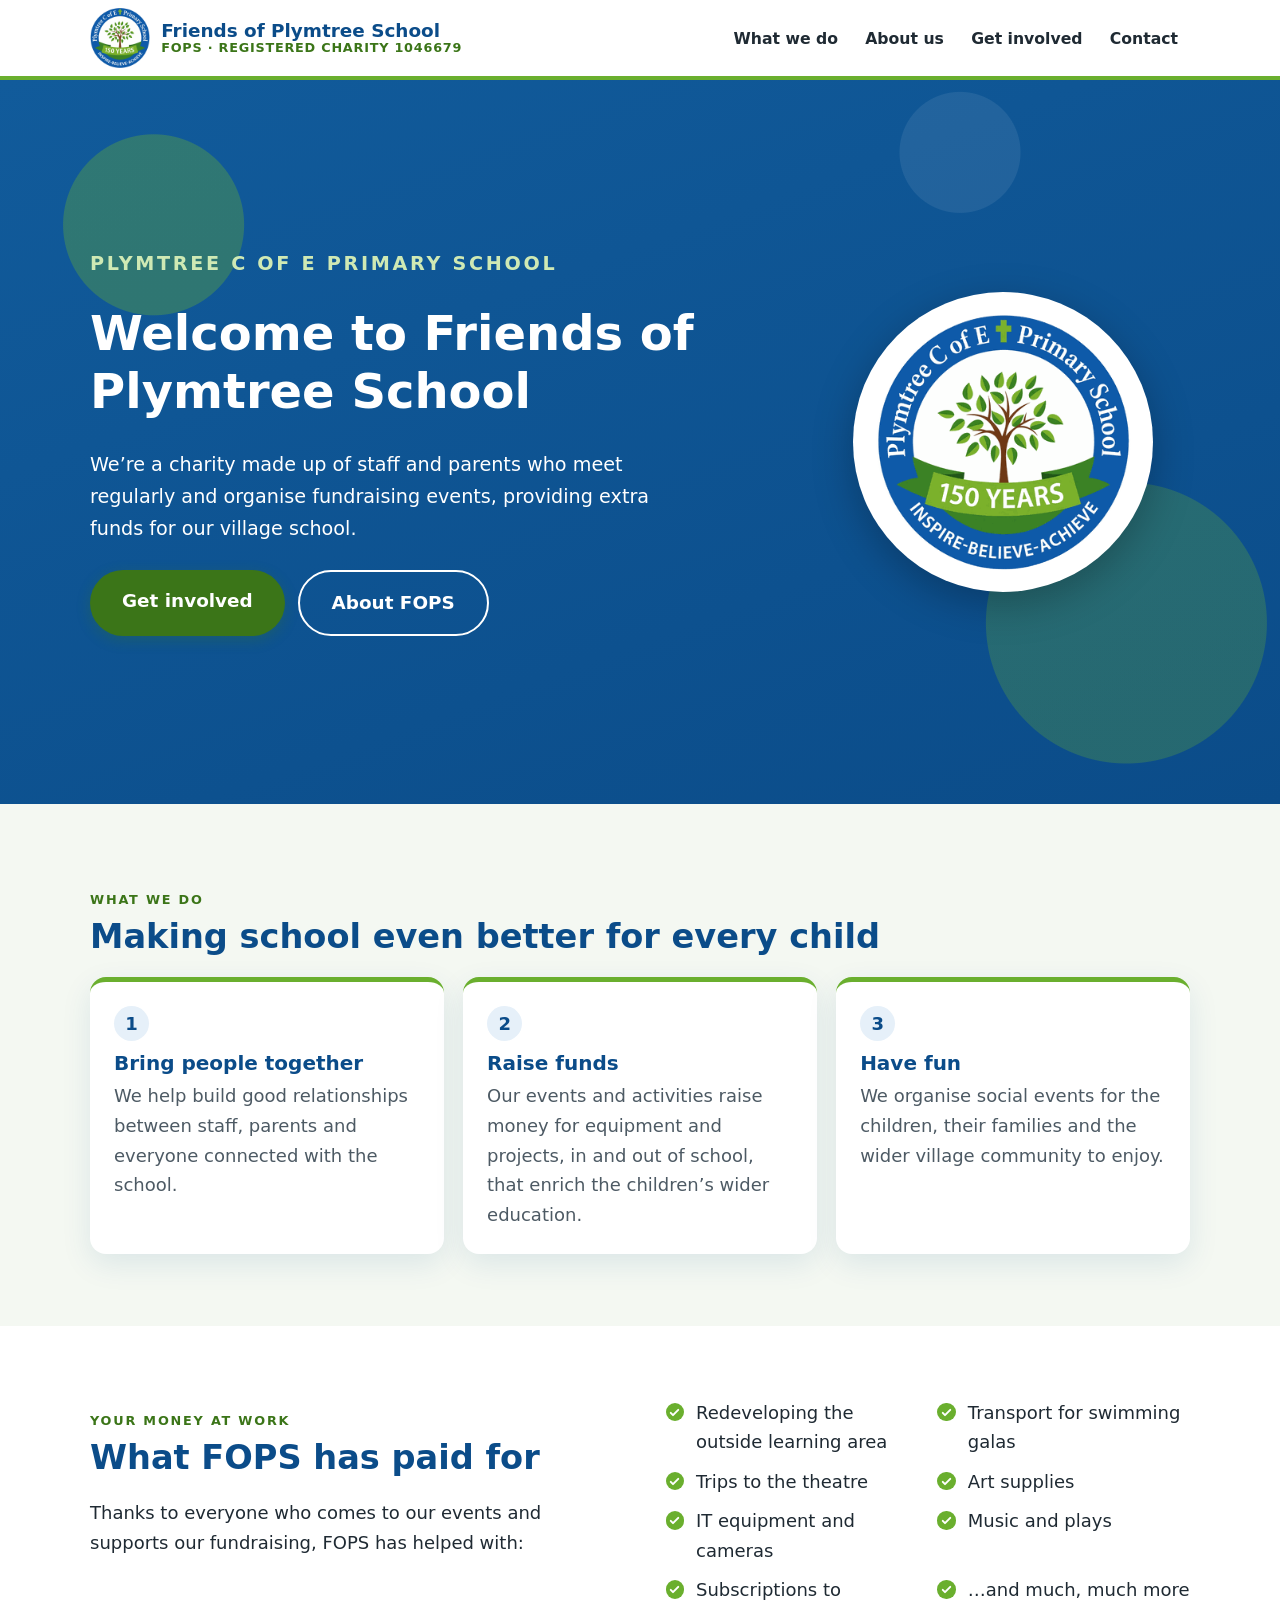
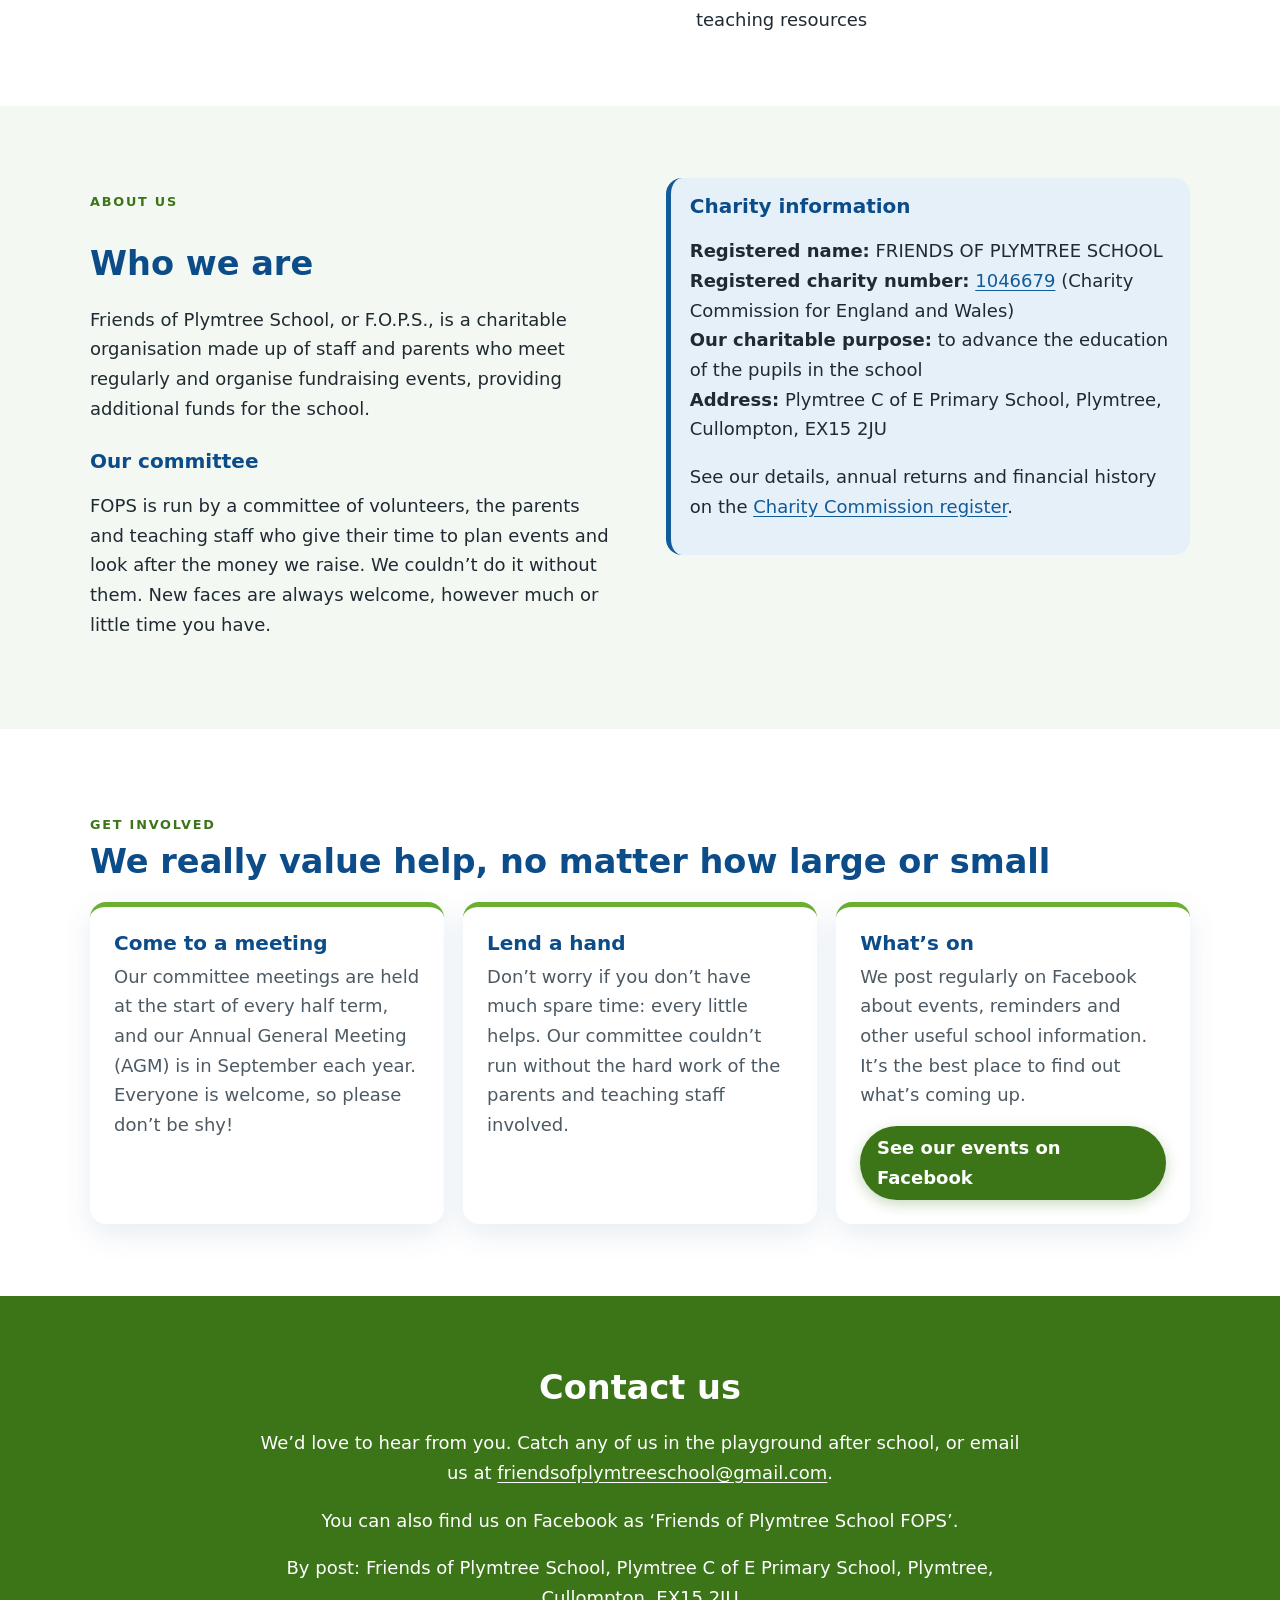
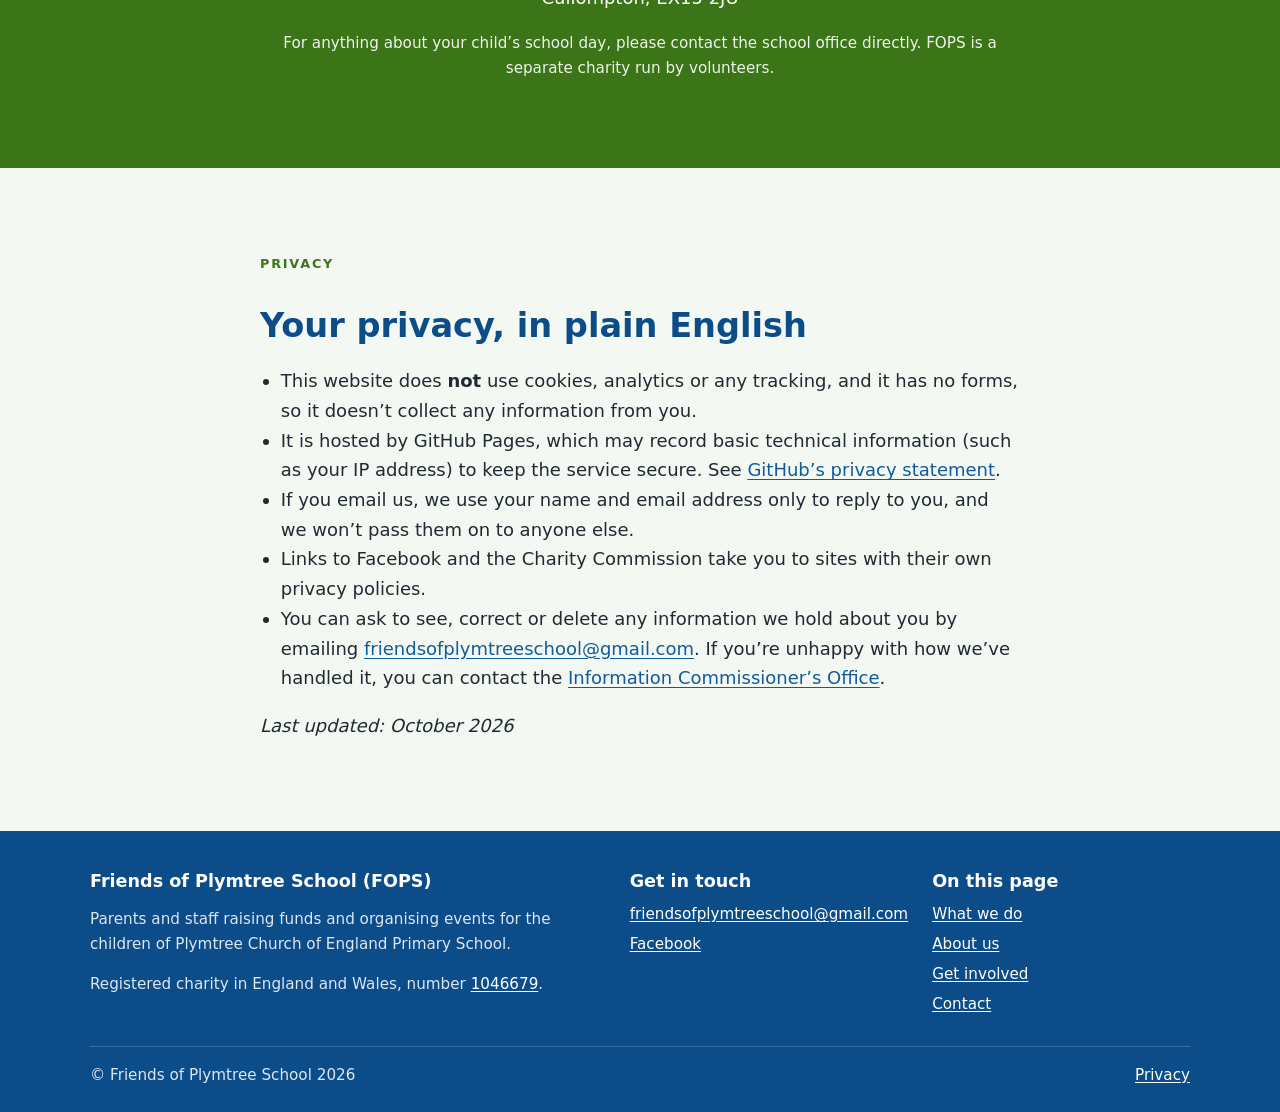
==== index.html @ 1a7a1dff "Single-page site; remove 100 Club content" ====
<!DOCTYPE html>
<html lang="en-GB">
<head>
<meta charset="utf-8">
<meta name="viewport" content="width=device-width, initial-scale=1">
<title>Friends of Plymtree School (FOPS)</title>
<meta name="description" content="Friends of Plymtree School (FOPS) is a registered charity of parents and staff raising funds for Plymtree C of E Primary School in Devon.">
<link rel="canonical" href="https://friendsofplymtreeschool.org.uk/">
<meta property="og:title" content="Friends of Plymtree School (FOPS)">
<meta property="og:description" content="Friends of Plymtree School (FOPS) is a registered charity of parents and staff raising funds for Plymtree C of E Primary School in Devon.">
<meta property="og:type" content="website">
<meta property="og:url" content="https://friendsofplymtreeschool.org.uk/">
<meta property="og:image" content="https://friendsofplymtreeschool.org.uk/images/og-image.png">
<meta name="theme-color" content="#0b4c89">
<link rel="icon" href="images/favicon-32.png" sizes="32x32">
<link rel="apple-touch-icon" href="images/apple-touch-icon.png">
<link rel="stylesheet" href="styles.css">
<script src="site-config.js"></script>
<script src="site.js" defer></script>
</head>
<body>
<a class="skip" href="#main">Skip to content</a>
<header class="site-header">
  <div class="wrap">
    <a class="brand" href="#top"><img src="images/logo.png" alt="" width="60" height="60"><span>Friends of Plymtree School<small>FOPS<span class="hide-sm"> · Registered charity 1046679</span></small></span></a>
    <button class="menu-toggle" aria-expanded="false" aria-controls="site-nav">Menu</button>
    <nav class="site-nav" id="site-nav" aria-label="Main">
      <ul><li><a href="#what-we-do">What we do</a></li><li><a href="#about">About us</a></li><li><a href="#get-involved">Get involved</a></li><li><a href="#contact">Contact</a></li></ul>
    </nav>
  </div>
</header>
<main id="main">

<section class="hero" id="top">
  <div class="wrap">
    <div>
      <p class="eyebrow">Plymtree C of E Primary School</p>
      <h1>Welcome to Friends of Plymtree School</h1>
      <p>We’re a charity made up of staff and parents who meet regularly and organise fundraising events, providing extra funds for our village school.</p>
      <div class="actions">
        <a class="btn big" href="#get-involved">Get involved</a>
        <a class="btn secondary big" href="#about">About FOPS</a>
      </div>
    </div>
    <img class="badge" src="images/logo.png" alt="Plymtree C of E Primary School badge: a tree with the words 150 years and Inspire, Believe, Achieve" width="320" height="320">
  </div>
</section>

<section id="what-we-do">
  <div class="wrap">
    <p class="eyebrow">What we do</p>
    <h2>Making school even better for every child</h2>
    <div class="cards">
      <div class="card"><span class="num" aria-hidden="true">1</span><h3>Bring people together</h3><p>We help build good relationships between staff, parents and everyone connected with the school.</p></div>
      <div class="card"><span class="num" aria-hidden="true">2</span><h3>Raise funds</h3><p>Our events and activities raise money for equipment and projects, in and out of school, that enrich the children’s wider education.</p></div>
      <div class="card"><span class="num" aria-hidden="true">3</span><h3>Have fun</h3><p>We organise social events for the children, their families and the wider village community to enjoy.</p></div>
    </div>
  </div>
</section>

<section class="alt" id="funded">
  <div class="wrap split">
    <div>
      <p class="eyebrow">Your money at work</p>
      <h2>What FOPS has paid for</h2>
      <p>Thanks to everyone who comes to our events and supports our fundraising, FOPS has helped with:</p>
    </div>
    <div>
      <ul class="ticks">
        <li>Redeveloping the outside learning area</li>
        <li>Transport for swimming galas</li>
        <li>Trips to the theatre</li>
        <li>Art supplies</li>
        <li>IT equipment and cameras</li>
        <li>Music and plays</li>
        <li>Subscriptions to teaching resources</li>
        <li>…and much, much more</li>
      </ul>
    </div>
  </div>
</section>

<section id="about">
  <div class="wrap split">
    <div class="prose">
      <p class="eyebrow">About us</p>
      <h2>Who we are</h2>
      <p>Friends of Plymtree School, or F.O.P.S., is a charitable organisation made up of staff and parents who meet regularly and organise fundraising events, providing additional funds for the school.</p>
      <h3>Our committee</h3>
      <p>FOPS is run by a committee of volunteers, the parents and teaching staff who give their time to plan events and look after the money we raise. We couldn’t do it without them. New faces are always welcome, however much or little time you have.</p>
    </div>
    <div>
      <div class="tip">
        <h3>Charity information</h3>
        <p><strong>Registered name:</strong> FRIENDS OF PLYMTREE SCHOOL<br>
        <strong>Registered charity number:</strong> <a href="https://register-of-charities.charitycommission.gov.uk/en/charity-search/-/charity-details/1046679">1046679</a> (Charity Commission for England and Wales)<br>
        <strong>Our charitable purpose:</strong> to advance the education of the pupils in the school<br>
        <strong>Address:</strong> Plymtree C of E Primary School, Plymtree, Cullompton, EX15 2JU</p>
        <p>See our details, annual returns and financial history on the <a href="https://register-of-charities.charitycommission.gov.uk/en/charity-search/-/charity-details/1046679">Charity Commission register</a>.</p>
      </div>
    </div>
  </div>
</section>

<section class="alt" id="get-involved">
  <div class="wrap">
    <p class="eyebrow">Get involved</p>
    <h2>We really value help, no matter how large or small</h2>
    <div class="cards">
      <div class="card"><h3>Come to a meeting</h3><p>Our committee meetings are held at the start of every half term, and our Annual General Meeting (AGM) is in September each year. Everyone is welcome, so please don’t be shy!</p></div>
      <div class="card"><h3>Lend a hand</h3><p>Don’t worry if you don’t have much spare time: every little helps. Our committee couldn’t run without the hard work of the parents and teaching staff involved.</p></div>
      <div class="card" data-show-if="facebook"><h3>What’s on</h3><p>We post regularly on Facebook about events, reminders and other useful school information. It’s the best place to find out what’s coming up.</p><p style="margin-top:1rem"><a class="btn small" href="https://www.facebook.com/friendsofplymtreeschool/" data-href="facebook">See our events on Facebook</a></p></div>
    </div>
  </div>
</section>

<section class="cta-band" id="contact">
  <div class="narrow">
    <h2>Contact us</h2>
    <p>We’d love to hear from you. Catch any of us in the playground after school, or email us at <a href="mailto:friendsofplymtreeschool@gmail.com" data-href="email" data-cfg="email">friendsofplymtreeschool@gmail.com</a>.</p>
    <p data-show-if="facebook">You can also find us on Facebook as ‘Friends of Plymtree School FOPS’.</p>
    <p>By post: Friends of Plymtree School, Plymtree C of E Primary School, Plymtree, Cullompton, EX15 2JU</p>
    <p class="small">For anything about your child’s school day, please contact the school office directly. FOPS is a separate charity run by volunteers.</p>
  </div>
</section>

<section id="privacy">
  <div class="narrow prose">
    <p class="eyebrow">Privacy</p>
    <h2>Your privacy, in plain English</h2>
    <ul>
      <li>This website does <strong>not</strong> use cookies, analytics or any tracking, and it has no forms, so it doesn’t collect any information from you.</li>
      <li>It is hosted by GitHub Pages, which may record basic technical information (such as your IP address) to keep the service secure. See <a href="https://docs.github.com/en/site-policy/privacy-policies/github-general-privacy-statement">GitHub’s privacy statement</a>.</li>
      <li>If you email us, we use your name and email address only to reply to you, and we won’t pass them on to anyone else.</li>
      <li>Links to Facebook and the Charity Commission take you to sites with their own privacy policies.</li>
      <li>You can ask to see, correct or delete any information we hold about you by emailing <a href="mailto:friendsofplymtreeschool@gmail.com" data-href="email" data-cfg="email">friendsofplymtreeschool@gmail.com</a>. If you’re unhappy with how we’ve handled it, you can contact the <a href="https://ico.org.uk/make-a-complaint/">Information Commissioner’s Office</a>.</li>
    </ul>
    <p><em>Last updated: October 2026</em></p>
  </div>
</section>
</main>
<footer class="site-footer">
  <div class="wrap">
    <div class="footer-grid">
      <div>
        <h3>Friends of Plymtree School (FOPS)</h3>
        <p>Parents and staff raising funds and organising events for the children of Plymtree Church of England Primary School.</p>
        <p>Registered charity in England and Wales, number <a href="https://register-of-charities.charitycommission.gov.uk/en/charity-search/-/charity-details/1046679">1046679</a>.</p>
      </div>
      <div>
        <h3>Get in touch</h3>
        <ul>
          <li><a href="mailto:friendsofplymtreeschool@gmail.com" data-href="email" data-cfg="email">friendsofplymtreeschool@gmail.com</a></li>
          <li><a href="https://www.facebook.com/friendsofplymtreeschool/" data-href="facebook" data-hide-if-empty>Facebook</a></li>
        </ul>
      </div>
      <div>
        <h3>On this page</h3>
        <ul>
          <li><a href="#what-we-do">What we do</a></li><li><a href="#about">About us</a></li><li><a href="#get-involved">Get involved</a></li><li><a href="#contact">Contact</a></li>
        </ul>
      </div>
    </div>
    <div class="footer-bottom">
      <span>&copy; Friends of Plymtree School <span data-year>2026</span></span>
      <a href="#privacy">Privacy</a>
    </div>
  </div>
</footer>
</body>
</html>
---- styles.css ----
/* Colours are taken from the school badge. */
:root {
  --navy: #0b4c89;
  --blue: #115b9b;
  --sky: #e6f0f9;
  --green: #6aaf2e;        /* badge green: decoration only */
  --green-dark: #3b7518;   /* green dark enough for white text */
  --cream: #f4f8f2;
  --paper: #ffffff;
  --ink: #1f2a33;
  --muted: #4d5a64;
  --radius: 16px;
  --shadow: 0 10px 30px rgba(11, 76, 137, .10);
  --sans: system-ui, -apple-system, "Segoe UI", Roboto, "Helvetica Neue", Arial, sans-serif;
  --round: "Trebuchet MS", "Segoe UI", system-ui, -apple-system, Roboto, Arial, sans-serif;
}
* { box-sizing: border-box; }
html { scroll-behavior: smooth; }
body { margin: 0; font-family: var(--sans); color: var(--ink); background: var(--cream); line-height: 1.65; font-size: 18px; }
img { max-width: 100%; height: auto; display: block; }
a { color: var(--blue); text-underline-offset: .15em; }
a:hover { color: var(--green-dark); }
:focus-visible { outline: 3px solid #f2b400; outline-offset: 2px; border-radius: 4px; }
h1, h2, h3 { font-family: var(--round); color: var(--navy); line-height: 1.2; margin: 0 0 .6em; }
h1 { font-size: clamp(2rem, 5vw, 3rem); }
h2 { font-size: clamp(1.5rem, 3.5vw, 2.1rem); }
h3 { font-size: 1.25rem; }
.wrap { width: min(1100px, 92vw); margin: 0 auto; }
.narrow { width: min(760px, 92vw); margin: 0 auto; }
.skip { position: absolute; left: -999px; top: 0; background: var(--navy); color: #fff; padding: .6rem 1rem; z-index: 99; }
.skip:focus { left: 1rem; }

/* Header */
.site-header { background: var(--paper); border-bottom: 4px solid var(--green); position: sticky; top: 0; z-index: 10; }
.site-header .wrap { display: flex; align-items: center; justify-content: space-between; gap: 1rem; padding: .5rem 0; position: relative; }
.brand { display: flex; align-items: center; gap: .7rem; text-decoration: none; color: var(--navy); }
.brand img { height: 60px; width: 60px; }
.brand > span { font-family: var(--round); font-weight: 700; font-size: 1.15rem; line-height: 1.15; }
.brand small { display: block; font-weight: 600; font-size: .8rem; color: var(--green-dark); letter-spacing: .06em; text-transform: uppercase; }
.site-nav ul { list-style: none; display: flex; gap: .2rem; margin: 0; padding: 0; align-items: center; }
.site-nav a { text-decoration: none; color: var(--ink); padding: .5rem .75rem; border-radius: 999px; font-weight: 600; font-size: .98rem; }
.site-nav a:hover, .site-nav a[aria-current="page"] { background: var(--sky); color: var(--navy); }
.site-nav a.btn { color: #fff; }
.site-nav a.btn:hover, .site-nav a.btn[aria-current="page"] { background: var(--navy); color: #fff; }
.menu-toggle { display: none; background: none; border: 2px solid var(--navy); color: var(--navy); border-radius: 8px; padding: .35rem .8rem; font-size: 1rem; font-weight: 700; cursor: pointer; }

/* Buttons */
.btn { display: inline-block; background: var(--green-dark); color: #fff; text-decoration: none; font-weight: 700; padding: .8rem 1.5rem; border-radius: 999px; box-shadow: 0 4px 14px rgba(59, 117, 24, .28); transition: transform .15s, background .15s; }
.btn:hover { background: #2f5f13; color: #fff; transform: translateY(-1px); }
.btn.secondary { background: transparent; color: var(--navy); border: 2px solid var(--navy); box-shadow: none; }
.btn.secondary:hover { background: var(--navy); color: #fff; }
.btn.small { padding: .45rem 1.05rem; }
.btn.big { font-size: 1.15rem; padding: 1rem 2rem; }

/* Hero */
.hero { position: relative; color: #fff; background:
  radial-gradient(circle at 12% 20%, rgba(106,175,46,.35) 0 90px, transparent 91px),
  radial-gradient(circle at 88% 75%, rgba(106,175,46,.28) 0 140px, transparent 141px),
  radial-gradient(circle at 75% 10%, rgba(255,255,255,.08) 0 60px, transparent 61px),
  linear-gradient(160deg, var(--blue), var(--navy)); }
.hero .wrap { position: relative; padding: clamp(3rem, 9vw, 6rem) 0; display: grid; grid-template-columns: 1.3fr .7fr; gap: 2rem; align-items: center; }
.hero h1 { color: #fff; }
.hero p { font-size: 1.2rem; max-width: 600px; margin: 0 0 1.6rem; }
.hero .badge { background: #fff; border-radius: 50%; padding: 6%; box-shadow: 0 12px 40px rgba(0,0,0,.25); max-width: 300px; justify-self: center; }
.hero .actions { display: flex; gap: .8rem; flex-wrap: wrap; }
.hero .btn.secondary { color: #fff; border-color: #fff; }
.hero .btn.secondary:hover { background: #fff; color: var(--navy); }
.hero .eyebrow { color: #cfe9b4; }
.page-hero { background: linear-gradient(160deg, var(--blue), var(--navy)); color: #fff; text-align: center; padding: 3rem 0 2.6rem; border-bottom: 6px solid var(--green); }
.page-hero h1 { color: #fff; margin: 0; }
.page-hero p { margin: .4rem auto 0; opacity: .92; max-width: 640px; }

/* Sections */
section { padding: clamp(2.5rem, 6vw, 4.5rem) 0; }
.alt { background: var(--paper); }
.eyebrow { text-transform: uppercase; letter-spacing: .14em; font-size: .8rem; font-weight: 700; color: var(--green-dark); margin-bottom: .4rem; }
.split { display: grid; grid-template-columns: 1fr 1fr; gap: clamp(1.5rem, 4vw, 3.5rem); align-items: start; }
.cards { display: grid; grid-template-columns: repeat(auto-fit, minmax(230px, 1fr)); gap: 1.2rem; }
.card { background: var(--paper); border-radius: var(--radius); padding: 1.5rem; box-shadow: var(--shadow); border-top: 5px solid var(--green); }
.card h3 { margin-bottom: .4rem; }
.card p { margin: 0; color: var(--muted); }
.card .num { display: inline-grid; place-items: center; width: 2.2rem; height: 2.2rem; border-radius: 50%; background: var(--sky); color: var(--navy); font-weight: 800; margin-bottom: .6rem; }
.ticks { list-style: none; padding: 0; margin: 0; display: grid; grid-template-columns: repeat(auto-fit, minmax(200px, 1fr)); gap: .6rem 1.2rem; }
.ticks li { padding-left: 1.9rem; position: relative; }
.ticks li::before { content: ""; position: absolute; left: 0; top: .3em; width: 1.15rem; height: 1.15rem; border-radius: 50%; background: var(--green) url("data:image/svg+xml,%3Csvg xmlns='http://www.w3.org/2000/svg' viewBox='0 0 20 20'%3E%3Cpath d='M5 10.5l3 3 7-7' fill='none' stroke='white' stroke-width='2.6' stroke-linecap='round' stroke-linejoin='round'/%3E%3C/svg%3E") center/80% no-repeat; }

/* Panels */
.panel { background: var(--paper); border-radius: var(--radius); box-shadow: var(--shadow); padding: clamp(1.5rem, 4vw, 2.5rem); display: flex; align-items: center; justify-content: space-between; gap: 1.5rem; border-left: 6px solid var(--green); }
.panel h2, .panel h3 { margin-bottom: .3rem; }
.panel p { margin: 0; max-width: 640px; color: var(--muted); }
.panel .btn { flex-shrink: 0; }
.tip { background: var(--sky); border-radius: var(--radius); padding: 1rem 1.2rem; border-left: 5px solid var(--blue); }
.cta-band { background: var(--green-dark); color: #fff; text-align: center; }
.cta-band h2 { color: #fff; }
.cta-band a:not(.btn) { color: #fff; }
.cta-band .btn { background: #fff; color: var(--green-dark); }
.cta-band .btn:hover { background: var(--sky); color: var(--navy); }

/* Contact */
.contact-list { list-style: none; padding: 0; margin: 0 0 1rem; display: grid; gap: .9rem; }
.contact-list li { display: flex; gap: .9rem; align-items: center; background: var(--paper); padding: 1rem 1.2rem; border-radius: var(--radius); box-shadow: var(--shadow); }
.contact-list .icon { font-size: 1.5rem; width: 2.2rem; text-align: center; }
.contact-list strong { display: block; font-size: .8rem; letter-spacing: .1em; text-transform: uppercase; color: var(--muted); }
.contact-list a, .contact-list address { font-size: 1.1rem; font-weight: 600; word-break: break-word; font-style: normal; }

/* Prose */
.prose h2 { margin-top: 2rem; }
.prose h3 { margin-top: 1.6rem; }
.prose ul { padding-left: 1.3rem; }

/* Footer */
.site-footer { background: var(--navy); color: #dbe7f3; padding: 2.5rem 0 1.5rem; font-size: .95rem; }
.site-footer a { color: #fff; }
.footer-grid { display: grid; grid-template-columns: 2fr 1fr 1fr; gap: 1.5rem; }
.site-footer h3 { color: #fff; font-size: 1.1rem; }
.site-footer ul { list-style: none; padding: 0; margin: 0; }
.site-footer li { margin: .3rem 0; }
.footer-bottom { border-top: 1px solid rgba(255,255,255,.18); margin-top: 1.5rem; padding-top: 1rem; display: flex; justify-content: space-between; flex-wrap: wrap; gap: .5rem; }

@media (max-width: 920px) {
  .menu-toggle { display: block; }
  .site-nav { display: none; position: absolute; top: 100%; left: -4vw; right: -4vw; background: var(--paper); border-bottom: 4px solid var(--green); box-shadow: var(--shadow); }
  .site-nav.open { display: block; }
  .site-nav ul { flex-direction: column; align-items: stretch; padding: .6rem 4vw 1rem; }
  .site-nav a { display: block; padding: .8rem 1rem; }
  .site-nav a.btn { text-align: center; margin-top: .4rem; }
}
@media (max-width: 760px) {
  body { font-size: 17px; }
  .hero .wrap, .split, .footer-grid { grid-template-columns: 1fr; }
  .hero .badge { max-width: 180px; order: -1; }
  .panel { flex-direction: column; align-items: flex-start; }
  .brand img { height: 50px; width: 50px; }
  .brand > span { font-size: 1rem; }
  .brand .hide-sm { display: none; }
}
@media (prefers-reduced-motion: reduce) { html { scroll-behavior: auto; } .btn { transition: none; } }
section[id] { scroll-margin-top: 80px; }
.cta-band .small { font-size: .95rem; opacity: .92; }
.tip h3 { margin-top: 0; }
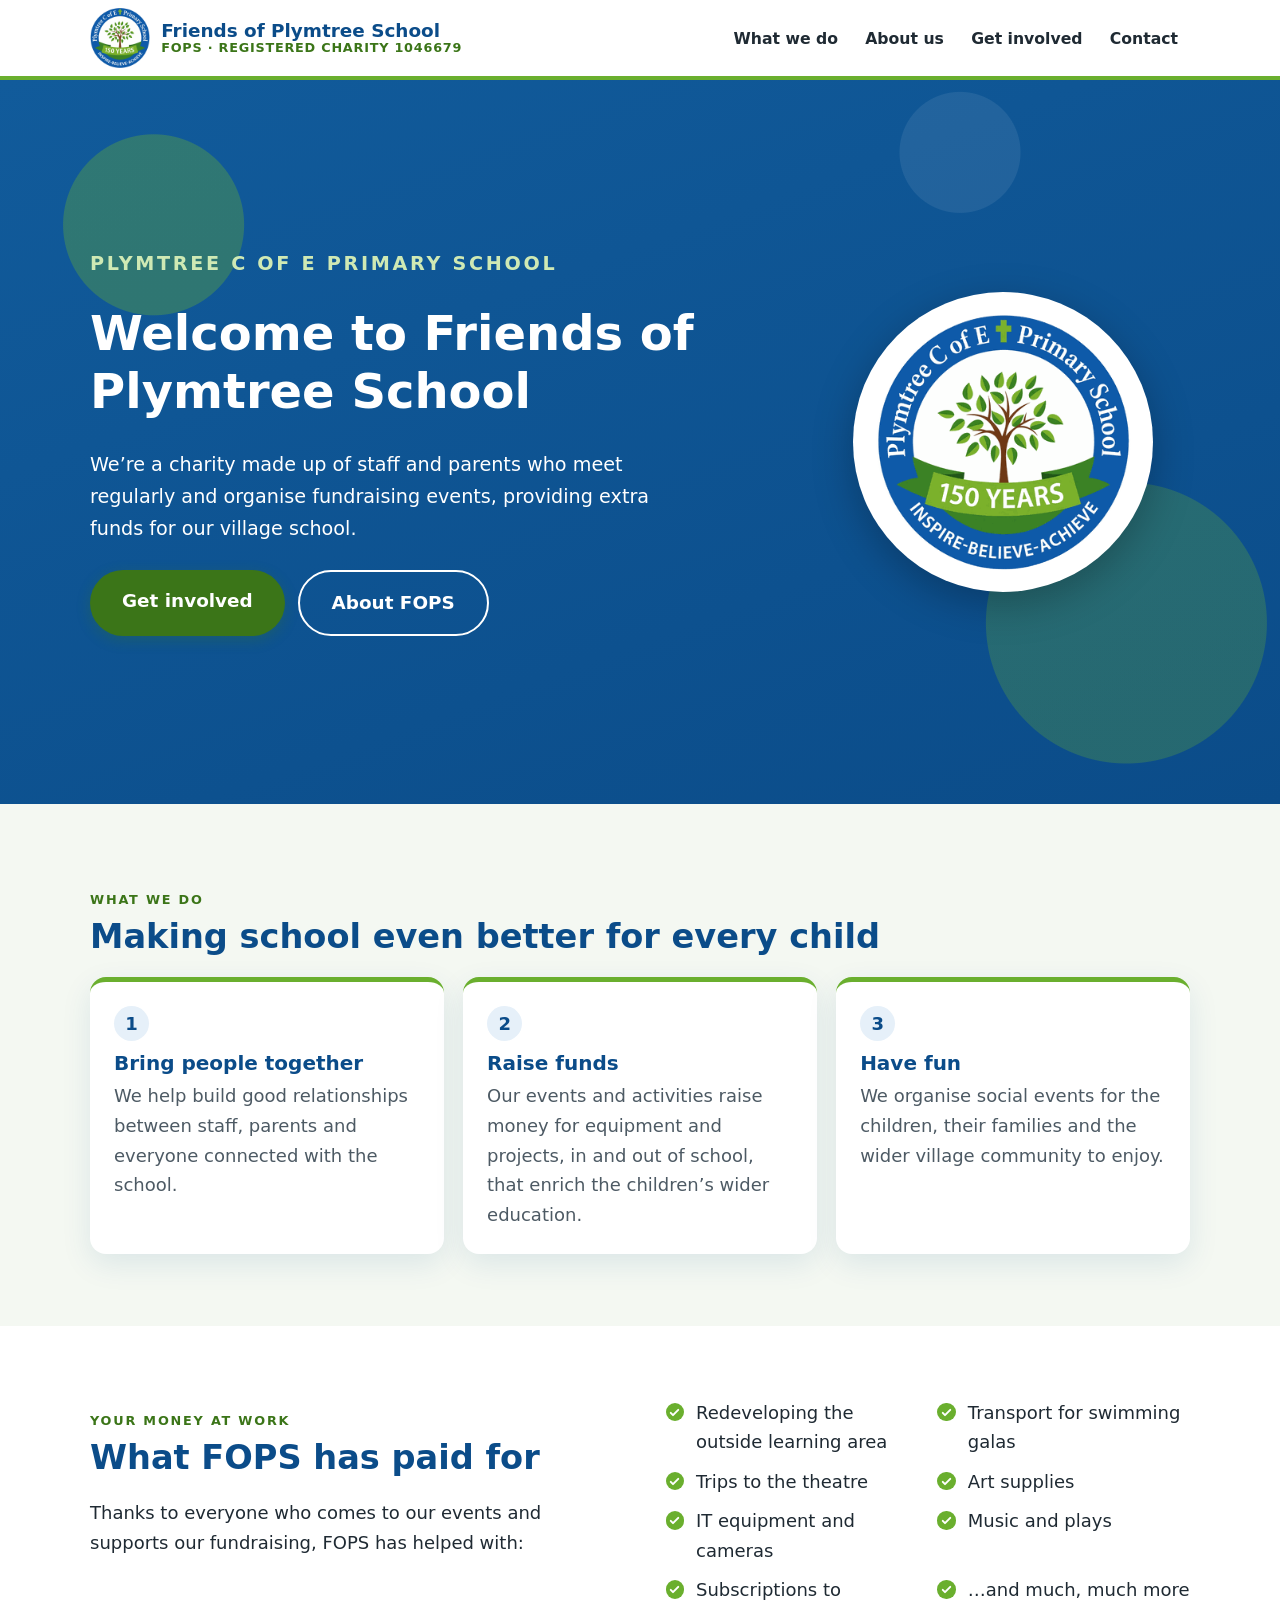
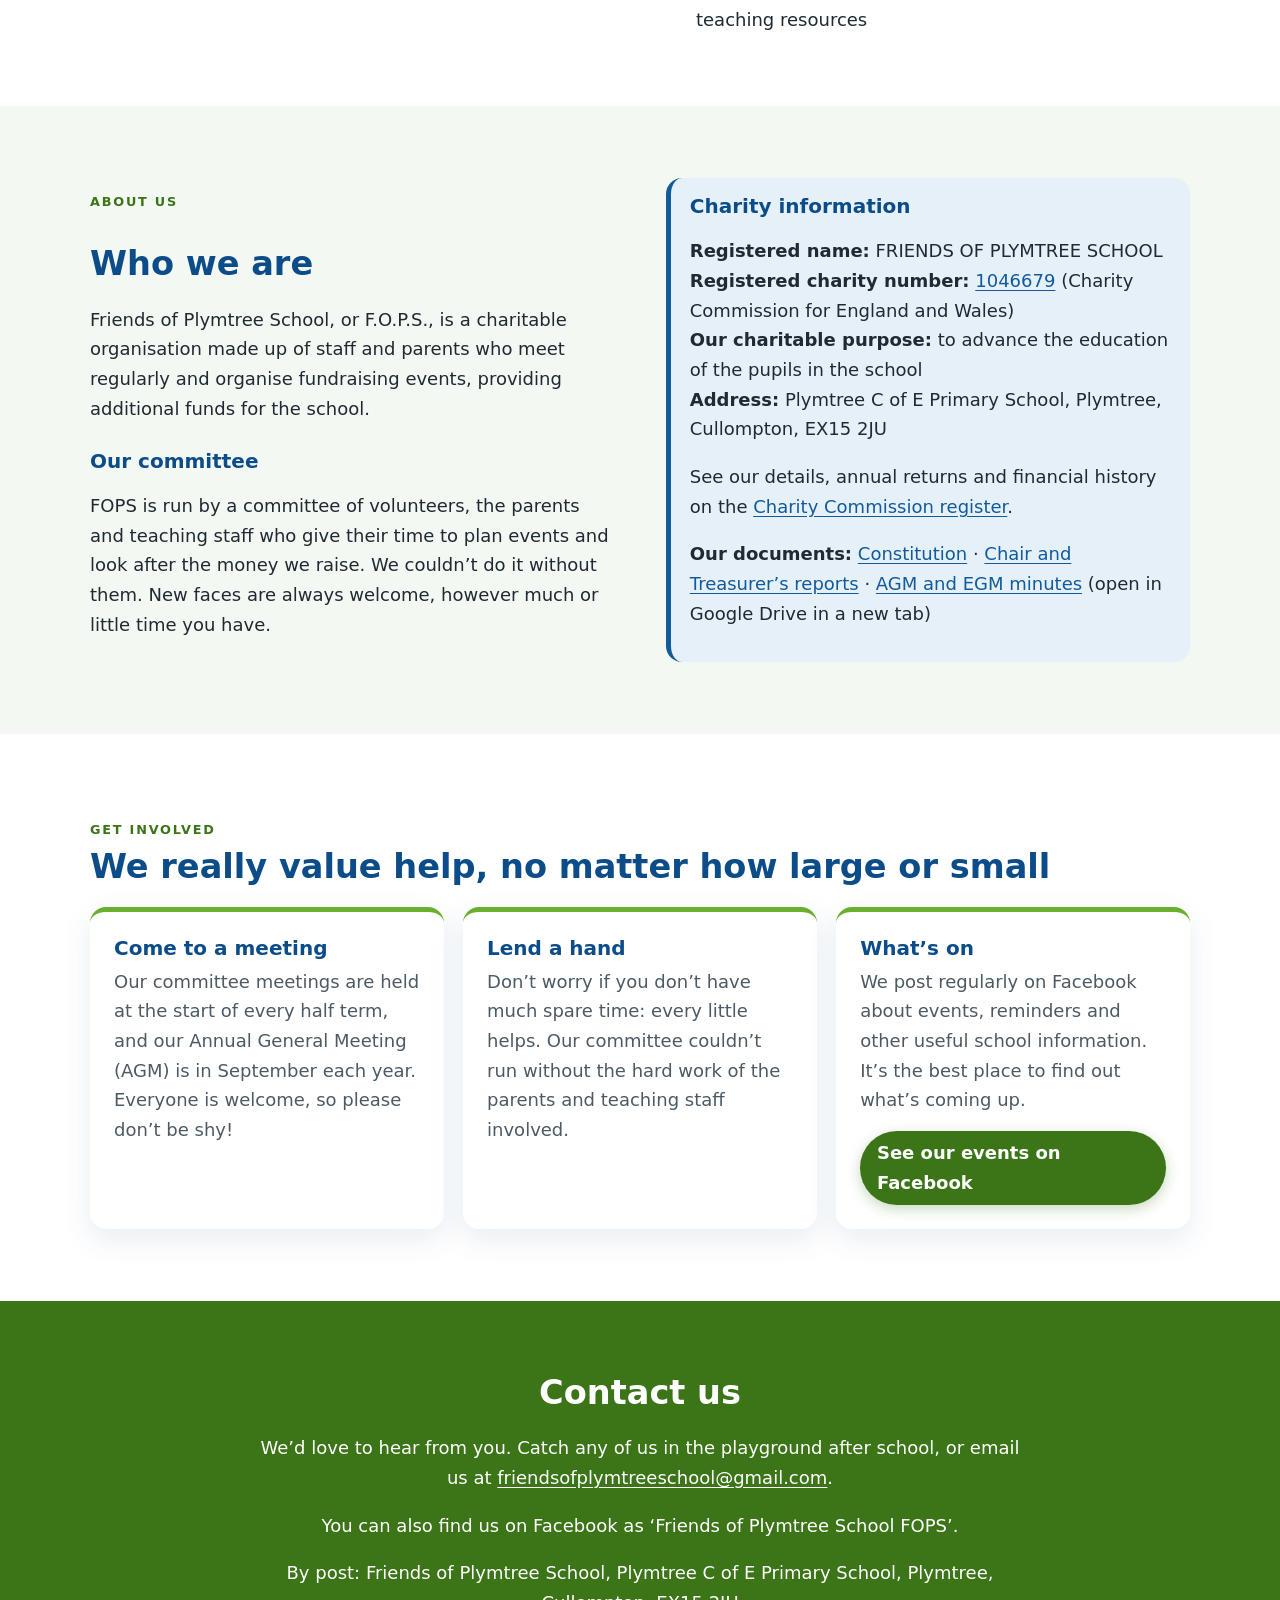
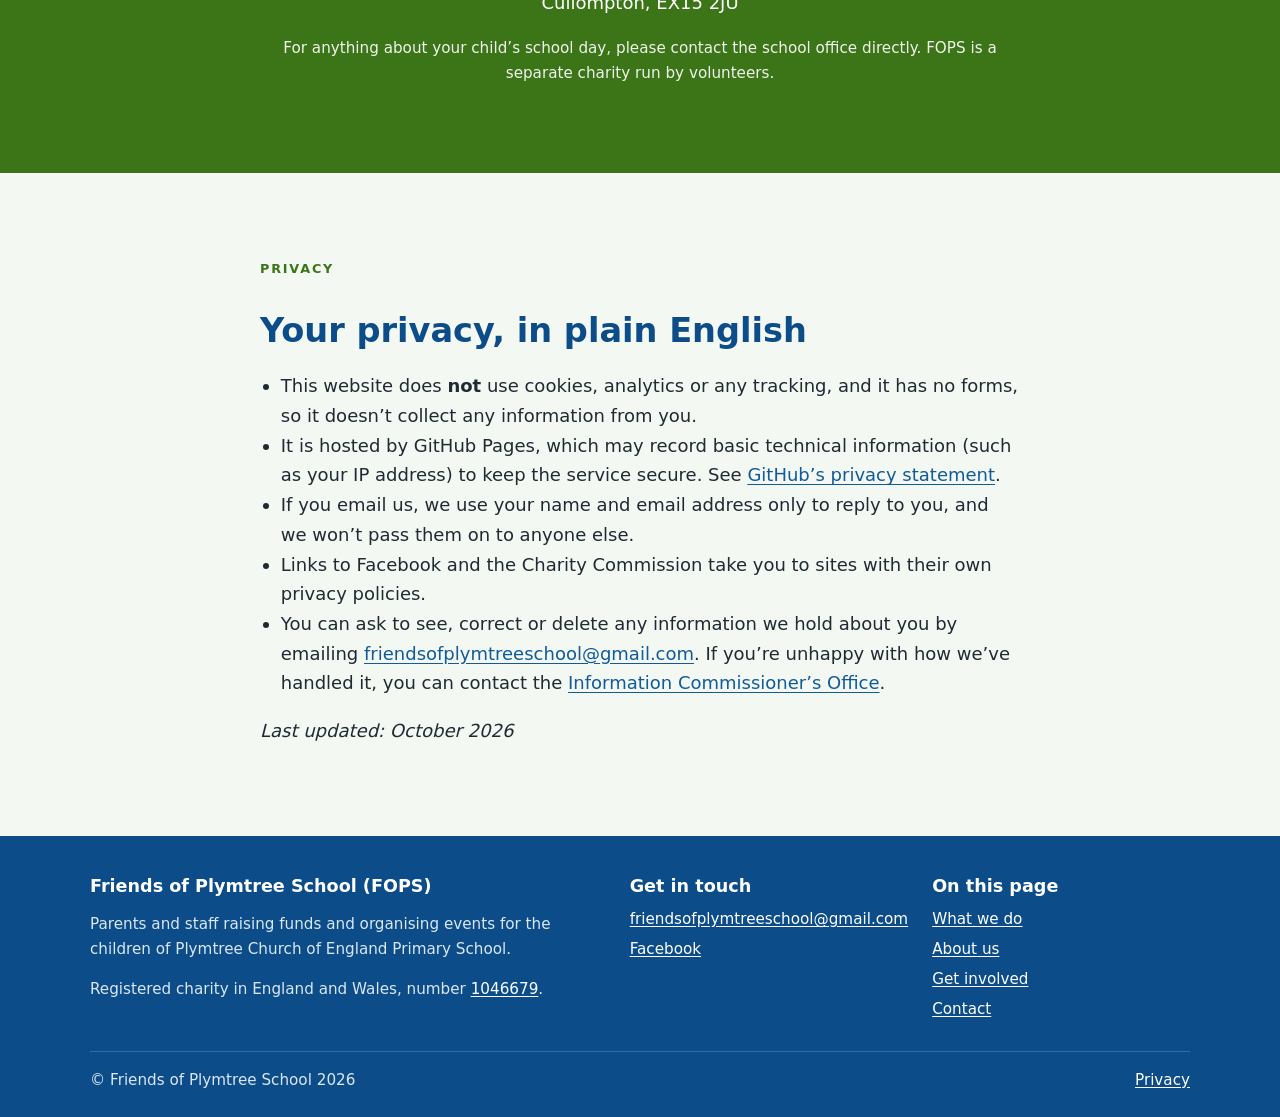
==== commit 62e626c2: "About: link to constitution, Chair/Treasurer reports and AGM/EGM minutes on Google Drive" ====
--- a/index.html
+++ b/index.html
@@ -97,6 +97,7 @@
         <strong>Our charitable purpose:</strong> to advance the education of the pupils in the school<br>
         <strong>Address:</strong> Plymtree C of E Primary School, Plymtree, Cullompton, EX15 2JU</p>
         <p>See our details, annual returns and financial history on the <a href="https://register-of-charities.charitycommission.gov.uk/en/charity-search/-/charity-details/1046679">Charity Commission register</a>.</p>
+        <p><strong>Our documents:</strong> <a href="https://drive.google.com/drive/folders/1EiTtOJ_ingO3CNO50eTLxxtRNE-x9sSE" target="_blank" rel="noopener">Constitution</a> · <a href="https://drive.google.com/drive/folders/1Nfi0Kq9slxiTd3ytHWzJPfw_mWixJ0w_" target="_blank" rel="noopener">Chair and Treasurer’s reports</a> · <a href="https://drive.google.com/drive/folders/1bqHXwDZ8vTLbsItGwt2N6Z8m-GwI32vG" target="_blank" rel="noopener">AGM and EGM minutes</a> (open in Google Drive in a new tab)</p>
       </div>
     </div>
   </div>
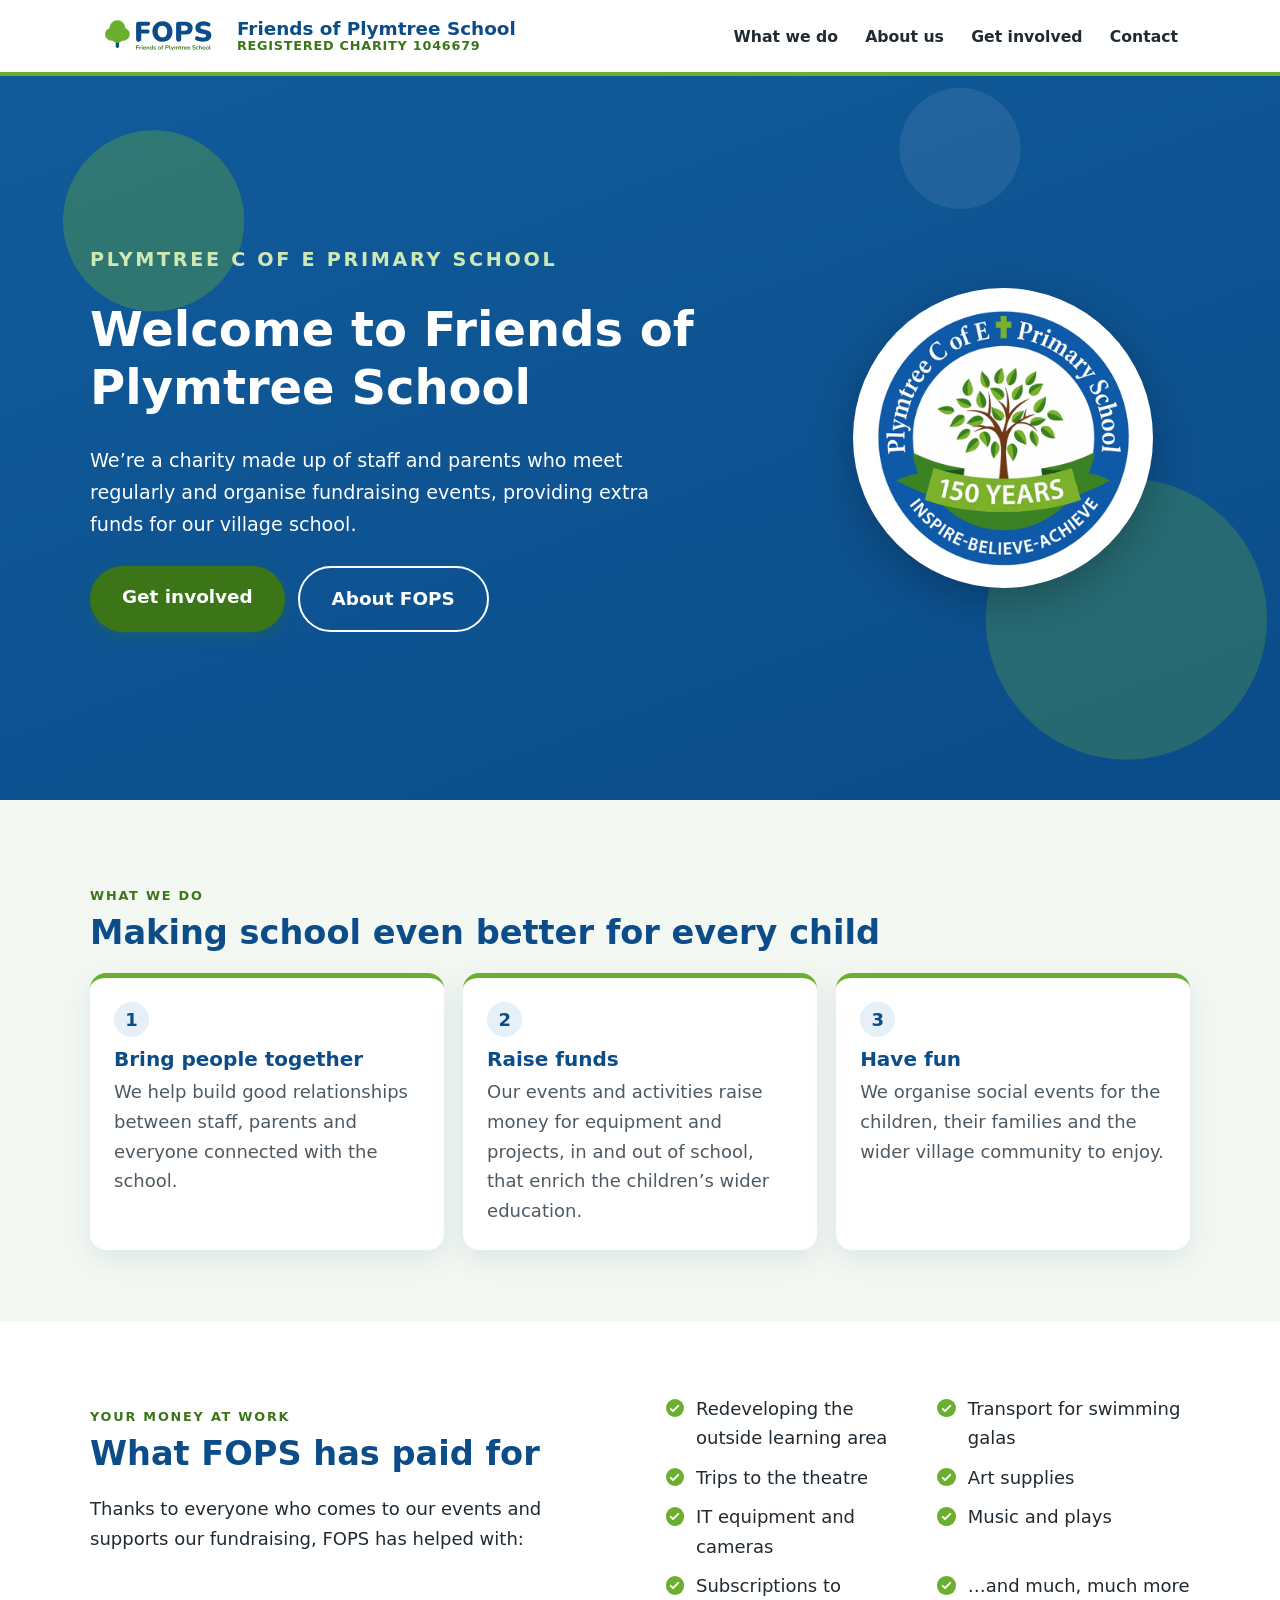
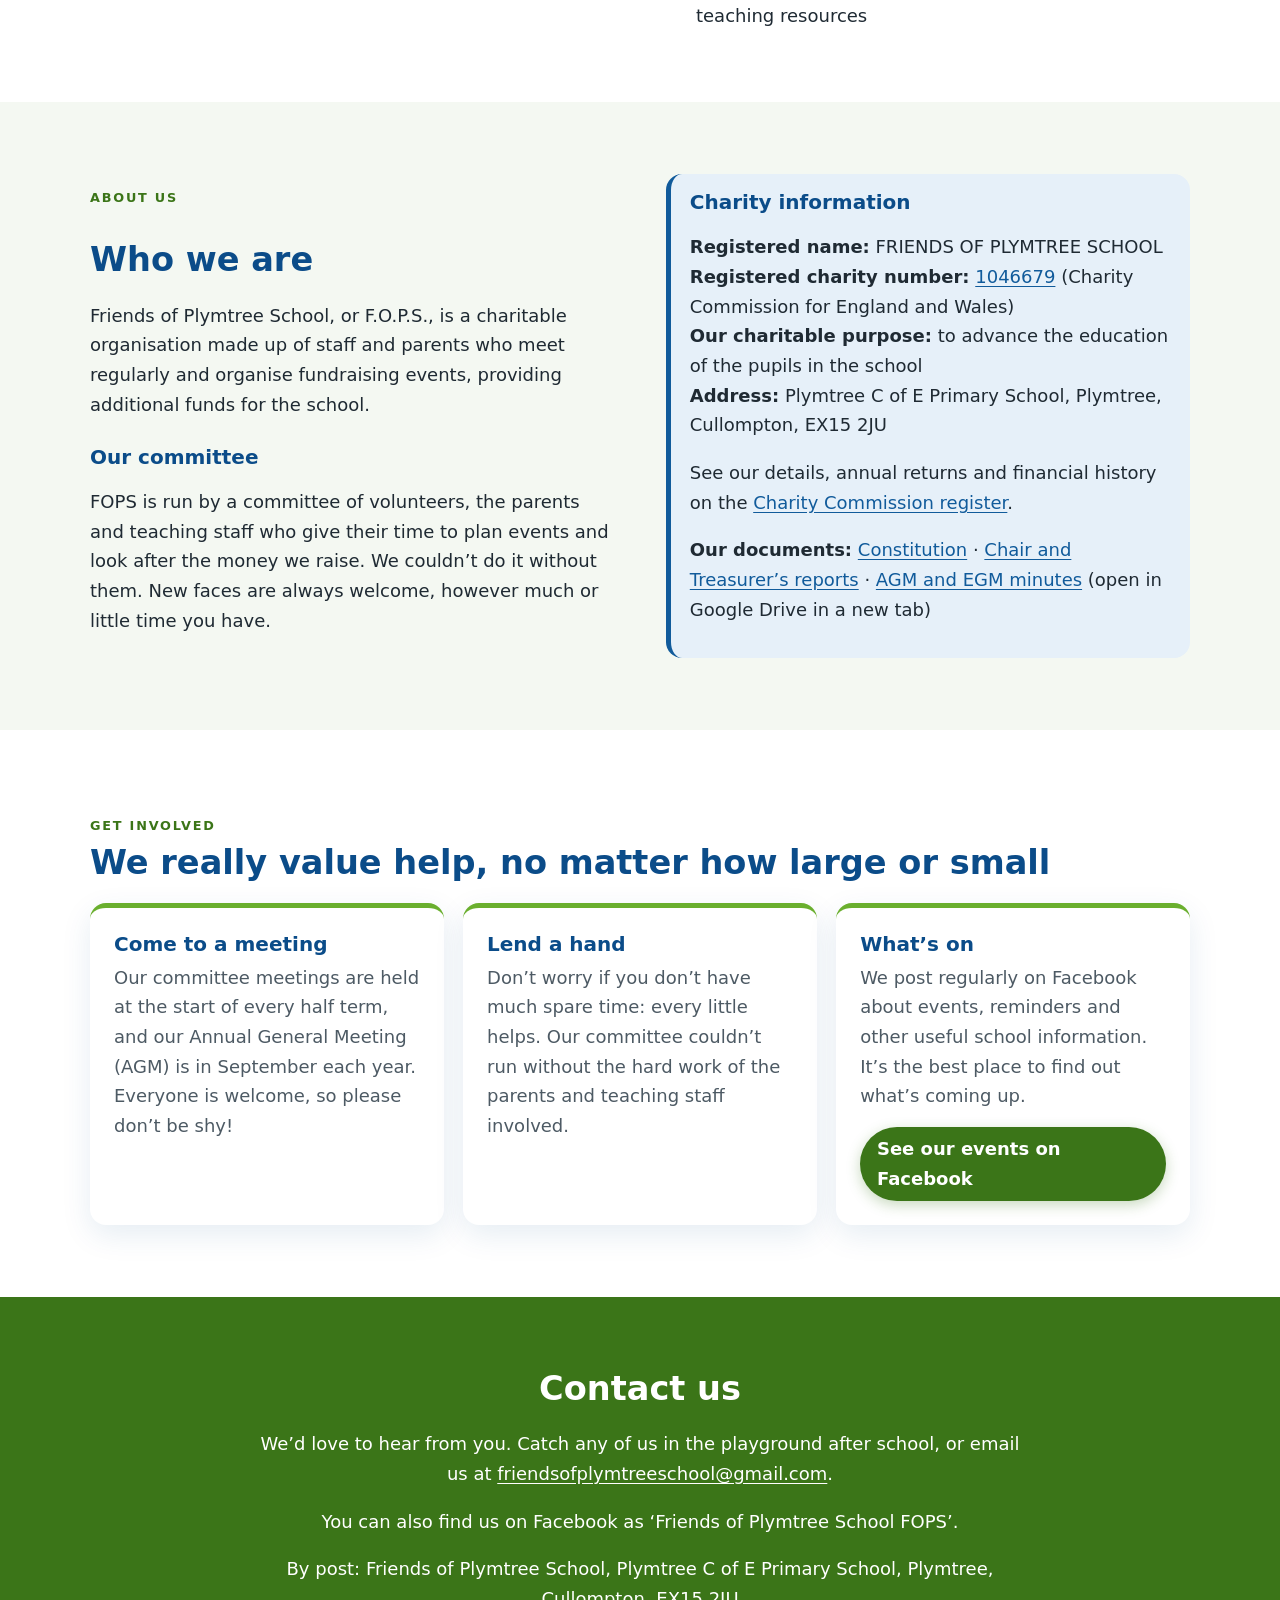
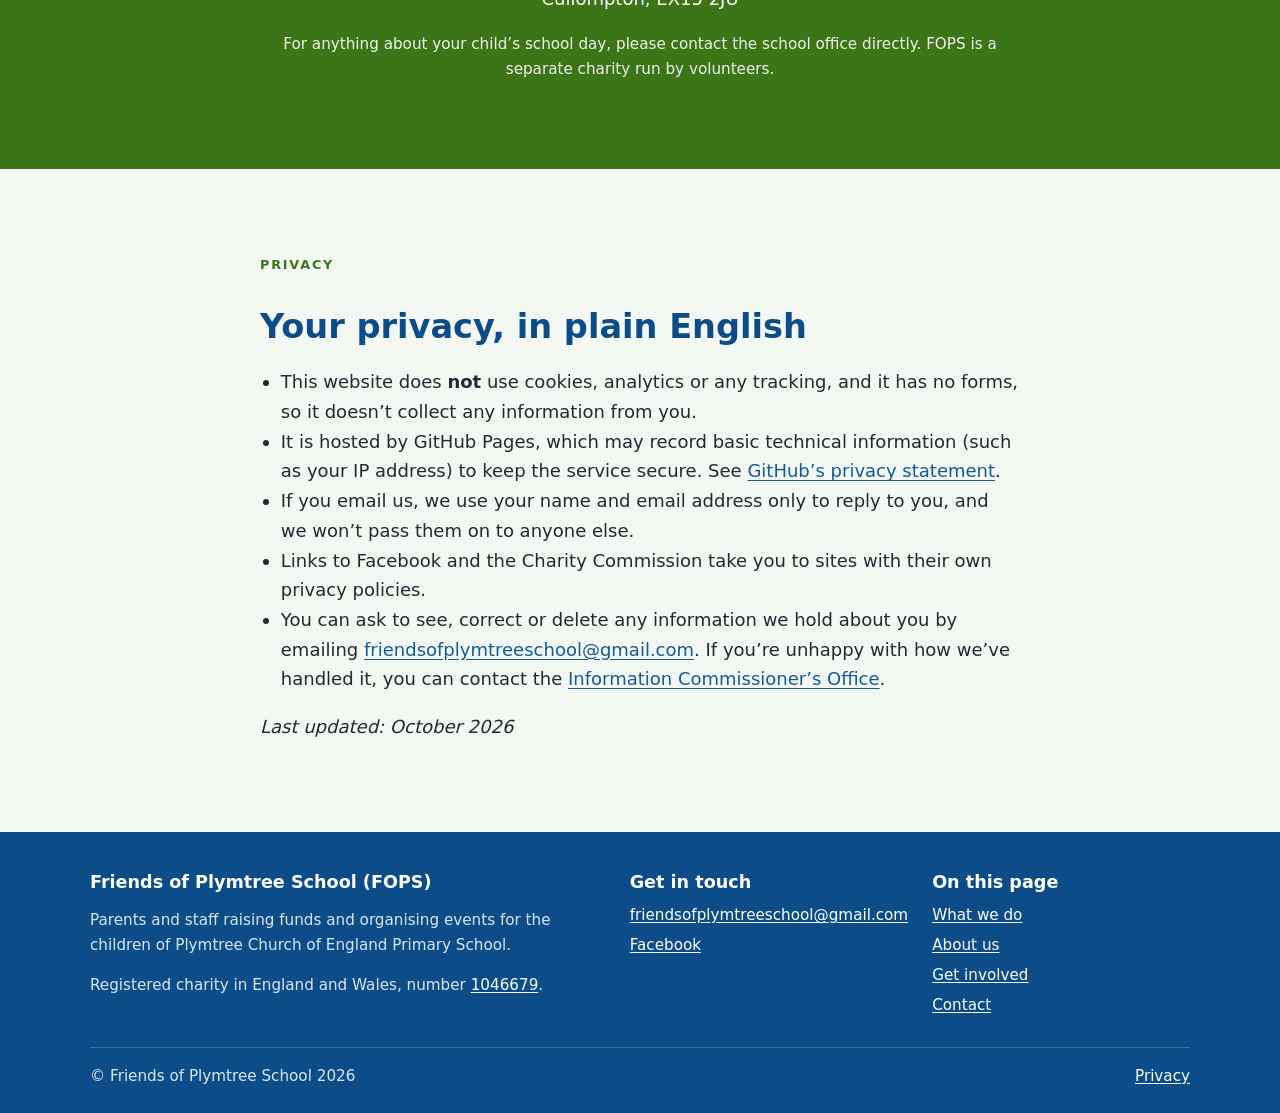
==== commit bb16c6af: "Header: new FOPS logo; favicons (ico/svg/png/apple/512) from tree mark" ====
--- a/index.html
+++ b/index.html
@@ -12,8 +12,10 @@
 <meta property="og:url" content="https://friendsofplymtreeschool.org.uk/">
 <meta property="og:image" content="https://friendsofplymtreeschool.org.uk/images/og-image.png">
 <meta name="theme-color" content="#0b4c89">
-<link rel="icon" href="images/favicon-32.png" sizes="32x32">
-<link rel="apple-touch-icon" href="images/apple-touch-icon.png">
+<link rel="icon" href="favicon.ico" sizes="48x48">
+<link rel="icon" href="images/favicon.svg" type="image/svg+xml">
+<link rel="icon" href="images/favicon-32x32.png" sizes="32x32" type="image/png">
+<link rel="apple-touch-icon" href="images/apple-touch-icon.png" sizes="180x180">
 <link rel="stylesheet" href="styles.css">
 <script src="site-config.js"></script>
 <script src="site.js" defer></script>
@@ -22,7 +24,7 @@
 <a class="skip" href="#main">Skip to content</a>
 <header class="site-header">
   <div class="wrap">
-    <a class="brand" href="#top"><img src="images/logo.png" alt="" width="60" height="60"><span>Friends of Plymtree School<small>FOPS<span class="hide-sm"> · Registered charity 1046679</span></small></span></a>
+    <a class="brand" href="#top"><img class="brand-logo" src="images/fops-logo.svg" alt="FOPS – Friends of Plymtree School logo: a green tree" width="136" height="56"><span>Friends of Plymtree School<small>Registered charity<span class="hide-sm"> 1046679</span></small></span></a>
     <button class="menu-toggle" aria-expanded="false" aria-controls="site-nav">Menu</button>
     <nav class="site-nav" id="site-nav" aria-label="Main">
       <ul><li><a href="#what-we-do">What we do</a></li><li><a href="#about">About us</a></li><li><a href="#get-involved">Get involved</a></li><li><a href="#contact">Contact</a></li></ul>
--- a/styles.css
+++ b/styles.css
@@ -34,7 +34,7 @@
 .site-header { background: var(--paper); border-bottom: 4px solid var(--green); position: sticky; top: 0; z-index: 10; }
 .site-header .wrap { display: flex; align-items: center; justify-content: space-between; gap: 1rem; padding: .5rem 0; position: relative; }
 .brand { display: flex; align-items: center; gap: .7rem; text-decoration: none; color: var(--navy); }
-.brand img { height: 60px; width: 60px; }
+.brand img { height: 56px; width: auto; }
 .brand > span { font-family: var(--round); font-weight: 700; font-size: 1.15rem; line-height: 1.15; }
 .brand small { display: block; font-weight: 600; font-size: .8rem; color: var(--green-dark); letter-spacing: .06em; text-transform: uppercase; }
 .site-nav ul { list-style: none; display: flex; gap: .2rem; margin: 0; padding: 0; align-items: center; }
@@ -130,7 +130,7 @@
   .hero .wrap, .split, .footer-grid { grid-template-columns: 1fr; }
   .hero .badge { max-width: 180px; order: -1; }
   .panel { flex-direction: column; align-items: flex-start; }
-  .brand img { height: 50px; width: 50px; }
+  .brand img { height: 44px; width: auto; }
   .brand > span { font-size: 1rem; }
   .brand .hide-sm { display: none; }
 }
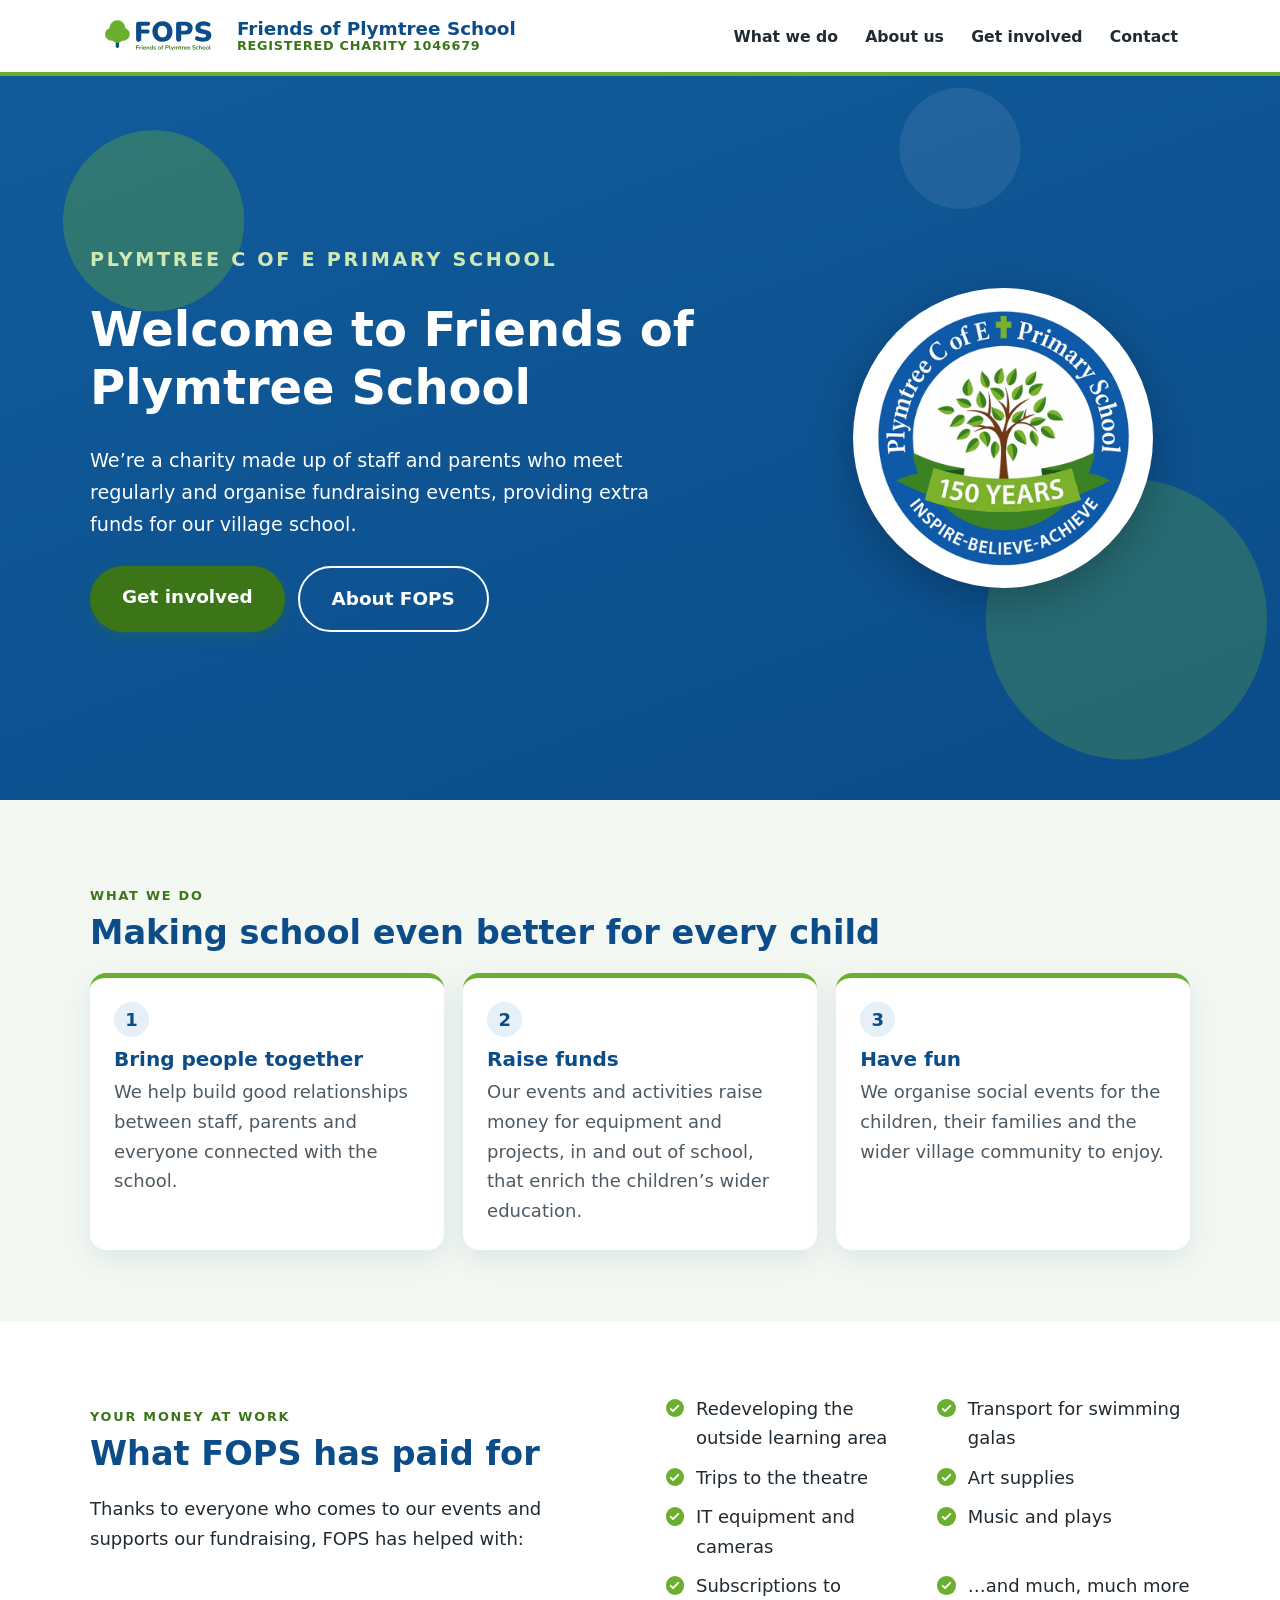
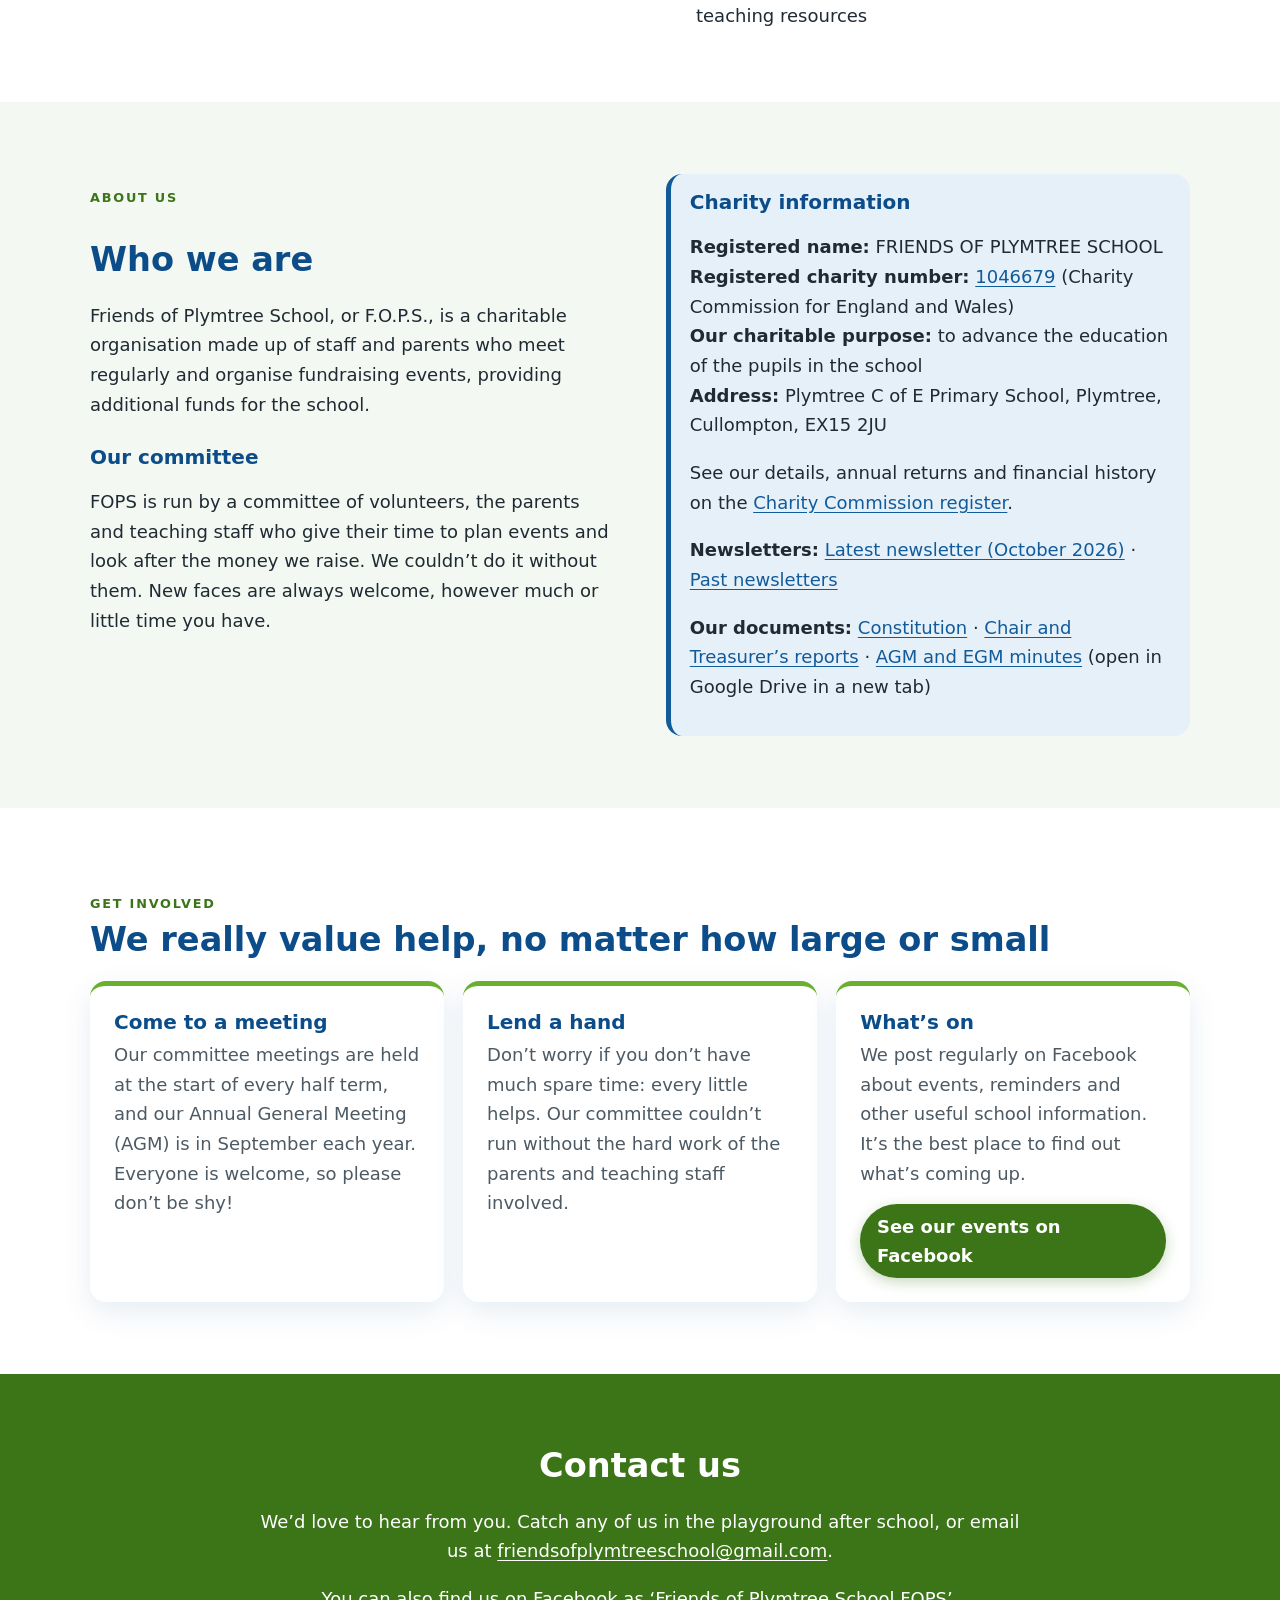
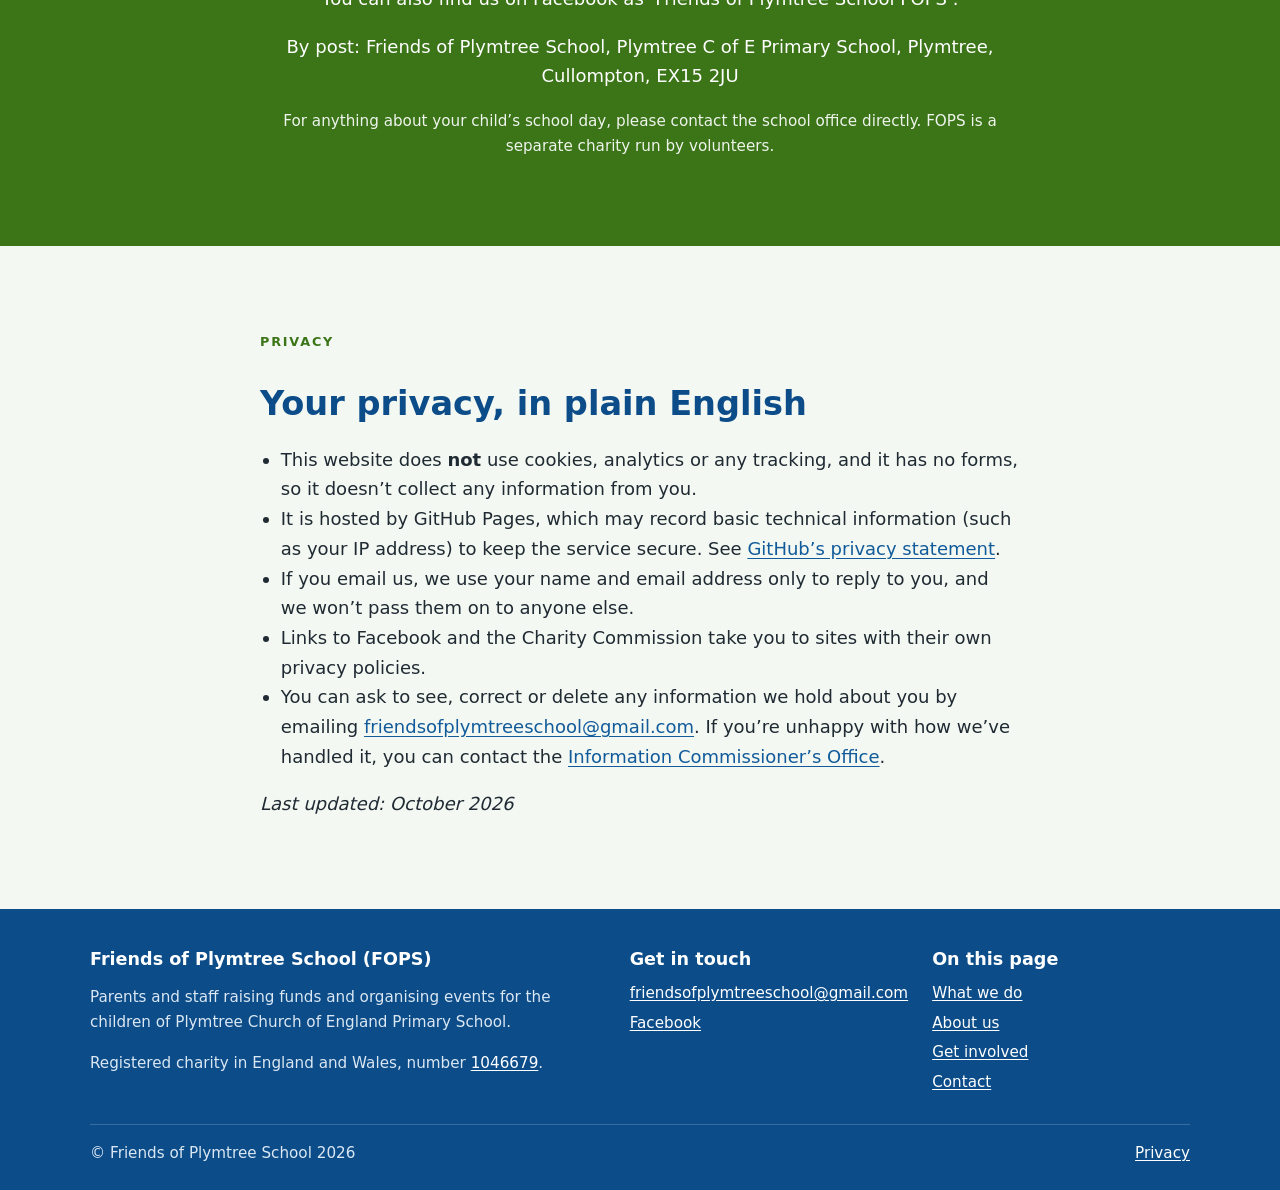
==== commit 6fd39e96: "Add newsletter links (Oct 2026 + archive)" ====
--- a/index.html
+++ b/index.html
@@ -99,6 +99,7 @@
         <strong>Our charitable purpose:</strong> to advance the education of the pupils in the school<br>
         <strong>Address:</strong> Plymtree C of E Primary School, Plymtree, Cullompton, EX15 2JU</p>
         <p>See our details, annual returns and financial history on the <a href="https://register-of-charities.charitycommission.gov.uk/en/charity-search/-/charity-details/1046679">Charity Commission register</a>.</p>
+        <p><strong>Newsletters:</strong> <a href="https://drive.google.com/file/d/1r9JbpabdI82ZHOAS40XWMG9ySwd1eqD3/view" target="_blank" rel="noopener">Latest newsletter (October 2026)</a> · <a href="https://drive.google.com/drive/folders/1zb9lkXYKOn_crTpn5YNtHcMIaOOQIcEy" target="_blank" rel="noopener">Past newsletters</a></p>
         <p><strong>Our documents:</strong> <a href="https://drive.google.com/drive/folders/1EiTtOJ_ingO3CNO50eTLxxtRNE-x9sSE" target="_blank" rel="noopener">Constitution</a> · <a href="https://drive.google.com/drive/folders/1Nfi0Kq9slxiTd3ytHWzJPfw_mWixJ0w_" target="_blank" rel="noopener">Chair and Treasurer’s reports</a> · <a href="https://drive.google.com/drive/folders/1bqHXwDZ8vTLbsItGwt2N6Z8m-GwI32vG" target="_blank" rel="noopener">AGM and EGM minutes</a> (open in Google Drive in a new tab)</p>
       </div>
     </div>
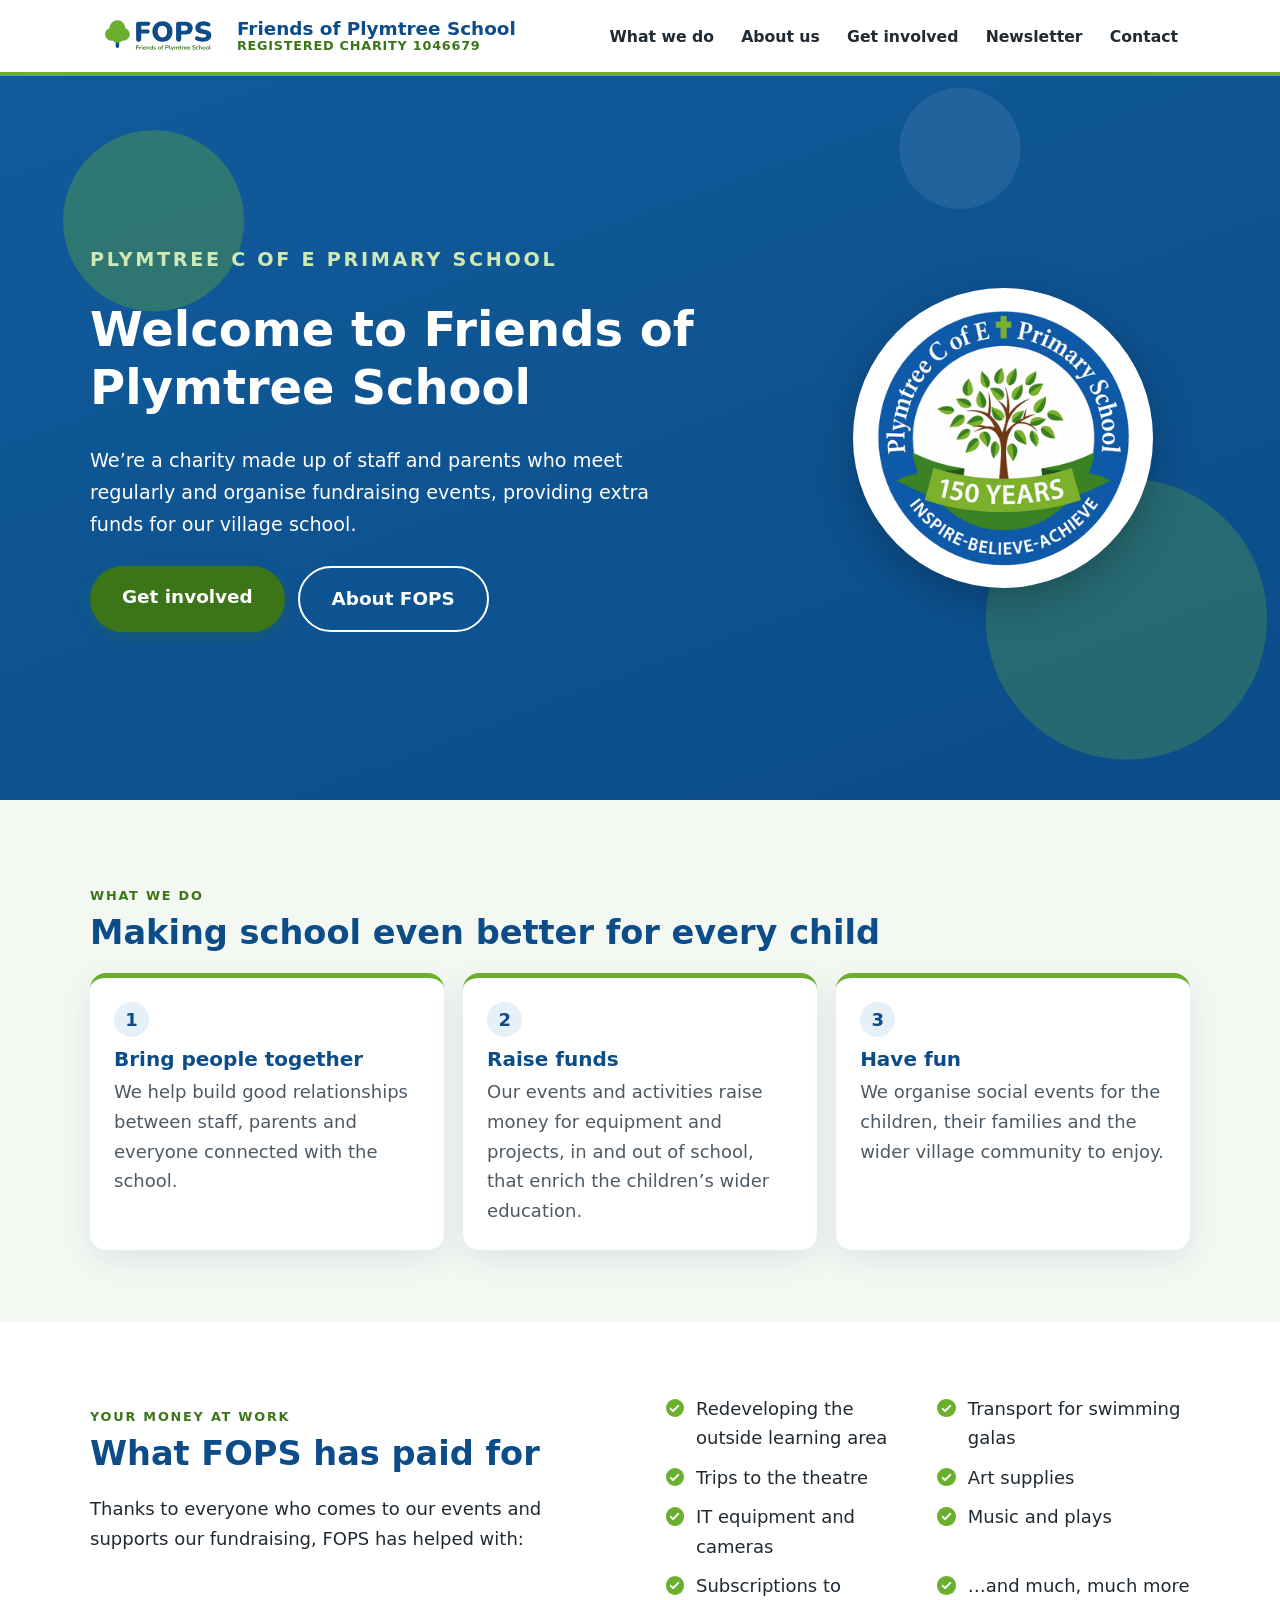
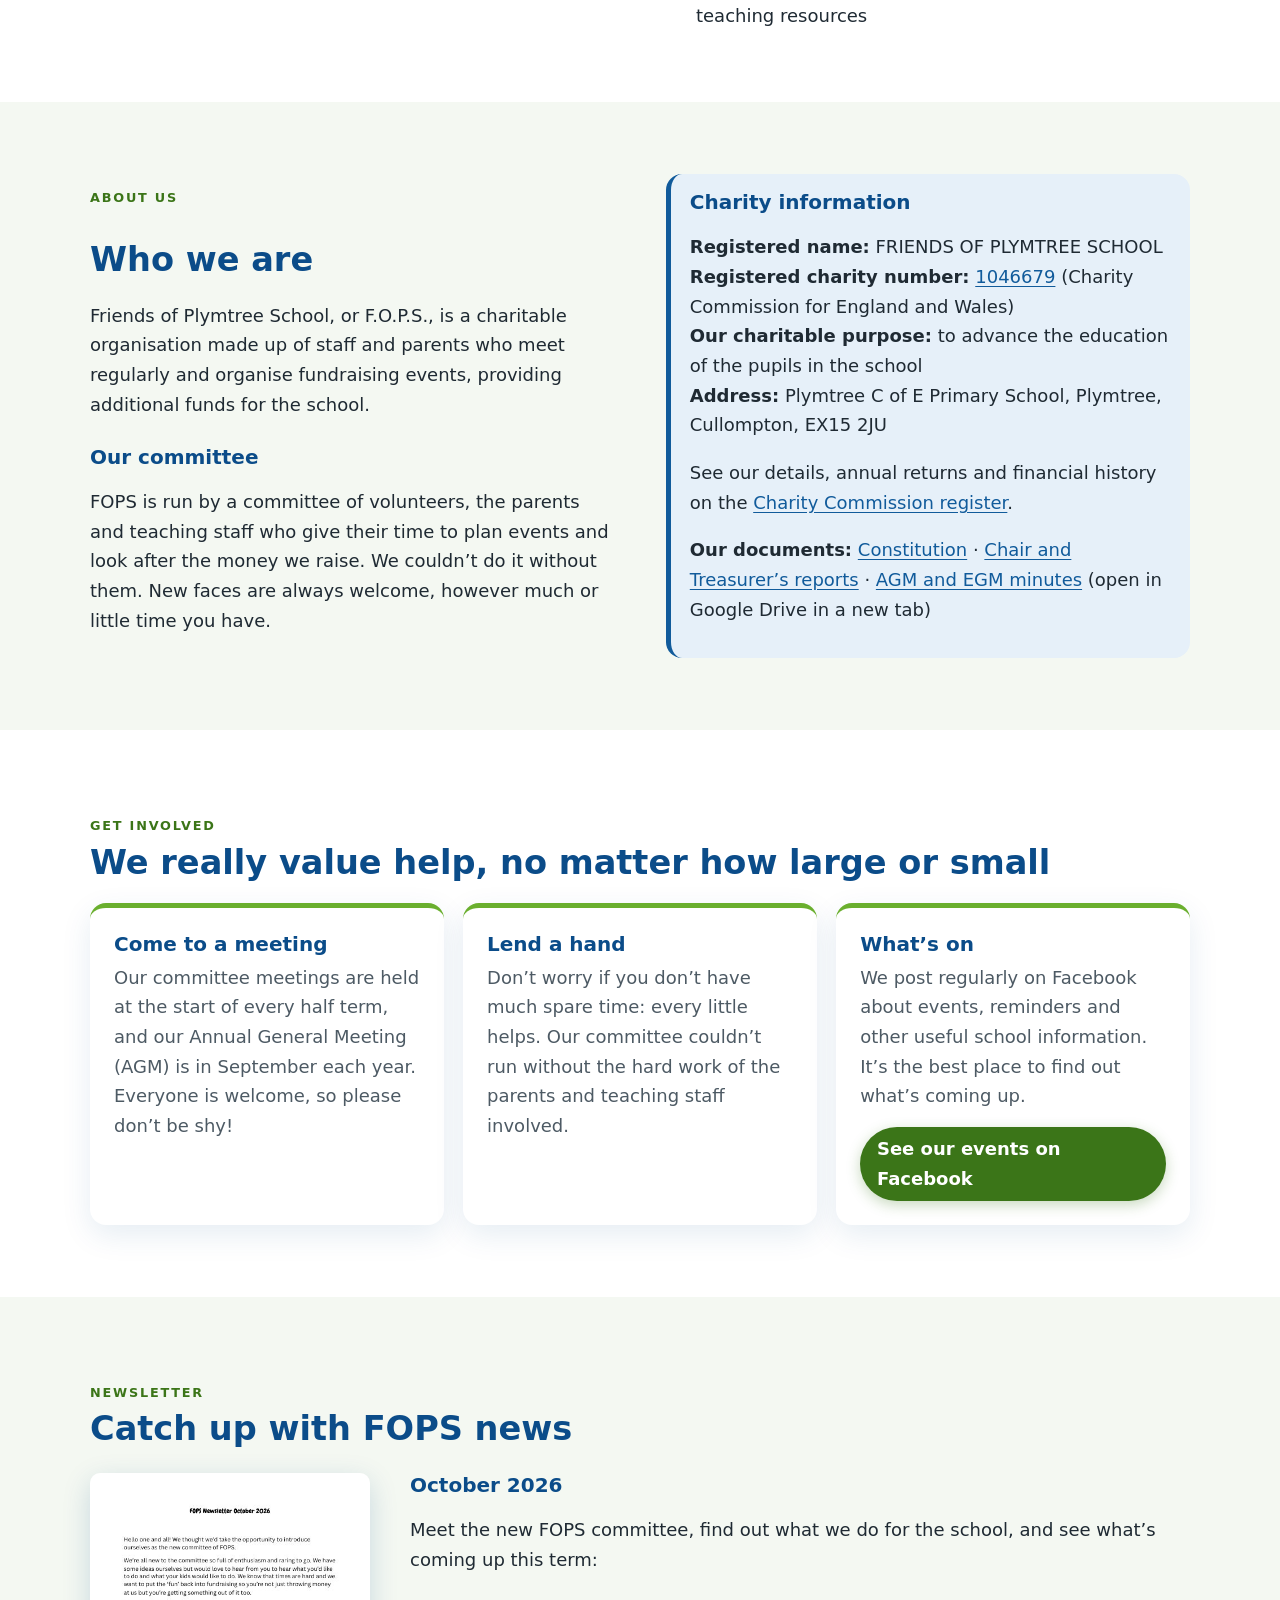
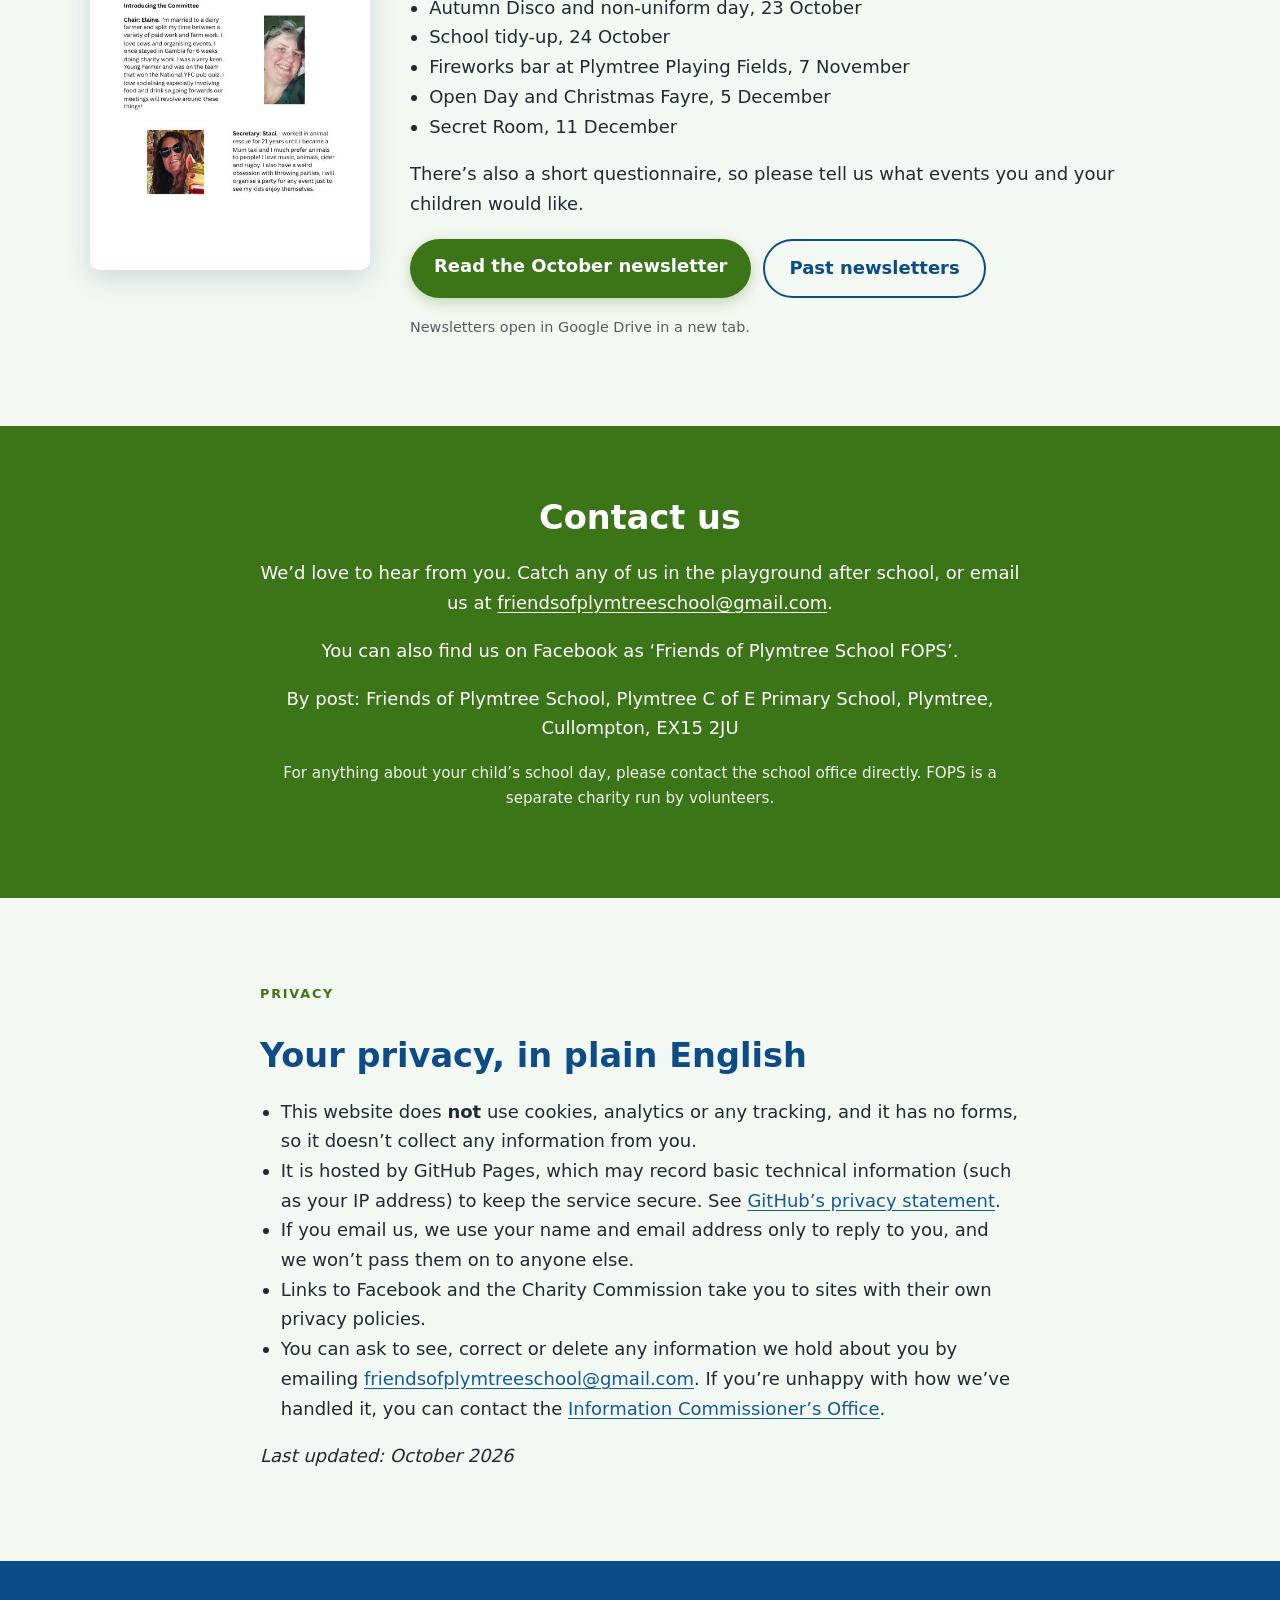
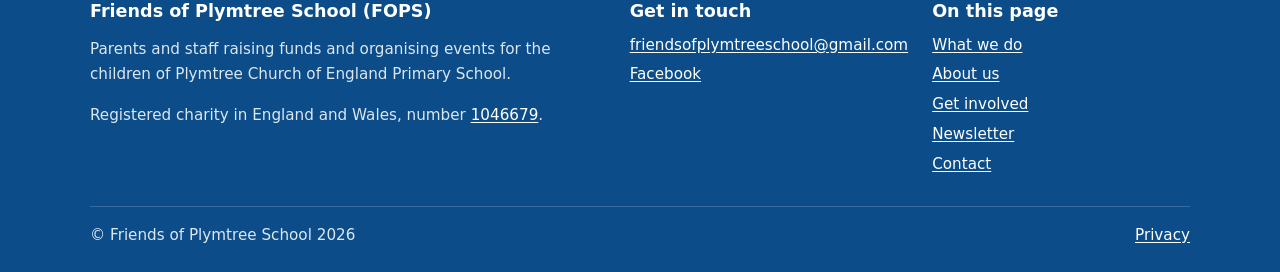
==== commit e1e88509: "Add Newsletter section (Oct 2026 + archive)" ====
--- a/index.html
+++ b/index.html
@@ -27,7 +27,7 @@
     <a class="brand" href="#top"><img class="brand-logo" src="images/fops-logo.svg" alt="FOPS – Friends of Plymtree School logo: a green tree" width="136" height="56"><span>Friends of Plymtree School<small>Registered charity<span class="hide-sm"> 1046679</span></small></span></a>
     <button class="menu-toggle" aria-expanded="false" aria-controls="site-nav">Menu</button>
     <nav class="site-nav" id="site-nav" aria-label="Main">
-      <ul><li><a href="#what-we-do">What we do</a></li><li><a href="#about">About us</a></li><li><a href="#get-involved">Get involved</a></li><li><a href="#contact">Contact</a></li></ul>
+      <ul><li><a href="#what-we-do">What we do</a></li><li><a href="#about">About us</a></li><li><a href="#get-involved">Get involved</a></li><li><a href="#newsletter">Newsletter</a></li><li><a href="#contact">Contact</a></li></ul>
     </nav>
   </div>
 </header>
@@ -99,7 +99,6 @@
         <strong>Our charitable purpose:</strong> to advance the education of the pupils in the school<br>
         <strong>Address:</strong> Plymtree C of E Primary School, Plymtree, Cullompton, EX15 2JU</p>
         <p>See our details, annual returns and financial history on the <a href="https://register-of-charities.charitycommission.gov.uk/en/charity-search/-/charity-details/1046679">Charity Commission register</a>.</p>
-        <p><strong>Newsletters:</strong> <a href="https://drive.google.com/file/d/1r9JbpabdI82ZHOAS40XWMG9ySwd1eqD3/view" target="_blank" rel="noopener">Latest newsletter (October 2026)</a> · <a href="https://drive.google.com/drive/folders/1zb9lkXYKOn_crTpn5YNtHcMIaOOQIcEy" target="_blank" rel="noopener">Past newsletters</a></p>
         <p><strong>Our documents:</strong> <a href="https://drive.google.com/drive/folders/1EiTtOJ_ingO3CNO50eTLxxtRNE-x9sSE" target="_blank" rel="noopener">Constitution</a> · <a href="https://drive.google.com/drive/folders/1Nfi0Kq9slxiTd3ytHWzJPfw_mWixJ0w_" target="_blank" rel="noopener">Chair and Treasurer’s reports</a> · <a href="https://drive.google.com/drive/folders/1bqHXwDZ8vTLbsItGwt2N6Z8m-GwI32vG" target="_blank" rel="noopener">AGM and EGM minutes</a> (open in Google Drive in a new tab)</p>
       </div>
     </div>
@@ -114,6 +113,30 @@
       <div class="card"><h3>Come to a meeting</h3><p>Our committee meetings are held at the start of every half term, and our Annual General Meeting (AGM) is in September each year. Everyone is welcome, so please don’t be shy!</p></div>
       <div class="card"><h3>Lend a hand</h3><p>Don’t worry if you don’t have much spare time: every little helps. Our committee couldn’t run without the hard work of the parents and teaching staff involved.</p></div>
       <div class="card" data-show-if="facebook"><h3>What’s on</h3><p>We post regularly on Facebook about events, reminders and other useful school information. It’s the best place to find out what’s coming up.</p><p style="margin-top:1rem"><a class="btn small" href="https://www.facebook.com/friendsofplymtreeschool/" data-href="facebook">See our events on Facebook</a></p></div>
+    </div>
+  </div>
+</section>
+
+<section id="newsletter">
+  <div class="wrap">
+    <p class="eyebrow">Newsletter</p>
+    <h2>Catch up with FOPS news</h2>
+    <div class="newsletter">
+      <a class="nl-cover" href="https://drive.google.com/file/d/1r9JbpabdI82ZHOAS40XWMG9ySwd1eqD3/view" target="_blank" rel="noopener"><img src="images/newsletter-2026-10.jpg" alt="Front page of the FOPS October 2026 newsletter" width="496" height="702" loading="lazy"></a>
+      <div class="nl-text">
+        <h3>October 2026</h3>
+        <p>Meet the new FOPS committee, find out what we do for the school, and see what’s coming up this term:</p>
+        <ul>
+          <li>Autumn Disco and non-uniform day, 23 October</li>
+          <li>School tidy-up, 24 October</li>
+          <li>Fireworks bar at Plymtree Playing Fields, 7 November</li>
+          <li>Open Day and Christmas Fayre, 5 December</li>
+          <li>Secret Room, 11 December</li>
+        </ul>
+        <p>There’s also a short questionnaire, so please tell us what events you and your children would like.</p>
+        <p class="nl-actions"><a class="btn" href="https://drive.google.com/file/d/1r9JbpabdI82ZHOAS40XWMG9ySwd1eqD3/view" target="_blank" rel="noopener">Read the October newsletter</a> <a class="btn secondary" href="https://drive.google.com/drive/folders/1zb9lkXYKOn_crTpn5YNtHcMIaOOQIcEy" target="_blank" rel="noopener">Past newsletters</a></p>
+        <p class="nl-note">Newsletters open in Google Drive in a new tab.</p>
+      </div>
     </div>
   </div>
 </section>
@@ -161,7 +184,7 @@
       <div>
         <h3>On this page</h3>
         <ul>
-          <li><a href="#what-we-do">What we do</a></li><li><a href="#about">About us</a></li><li><a href="#get-involved">Get involved</a></li><li><a href="#contact">Contact</a></li>
+          <li><a href="#what-we-do">What we do</a></li><li><a href="#about">About us</a></li><li><a href="#get-involved">Get involved</a></li><li><a href="#newsletter">Newsletter</a></li><li><a href="#contact">Contact</a></li>
         </ul>
       </div>
     </div>
--- a/styles.css
+++ b/styles.css
@@ -138,3 +138,13 @@
 section[id] { scroll-margin-top: 80px; }
 .cta-band .small { font-size: .95rem; opacity: .92; }
 .tip h3 { margin-top: 0; }
+
+/* Newsletter */
+.newsletter { display: grid; grid-template-columns: minmax(180px, 280px) 1fr; gap: 2.5rem; align-items: start; margin-top: 1.5rem; }
+.nl-cover img { width: 100%; height: auto; display: block; border-radius: 10px; box-shadow: 0 8px 28px rgba(11,76,137,.18); transition: transform .15s; }
+.nl-cover:hover img { transform: translateY(-3px); }
+.nl-text h3 { margin-top: 0; }
+.nl-text ul { padding-left: 1.2rem; }
+.nl-actions { display: flex; flex-wrap: wrap; gap: .75rem; margin-top: 1.25rem; }
+.nl-note { font-size: .9rem; opacity: .75; }
+@media (max-width: 700px) { .newsletter { grid-template-columns: 1fr; } .nl-cover { max-width: 240px; margin: 0 auto; } }
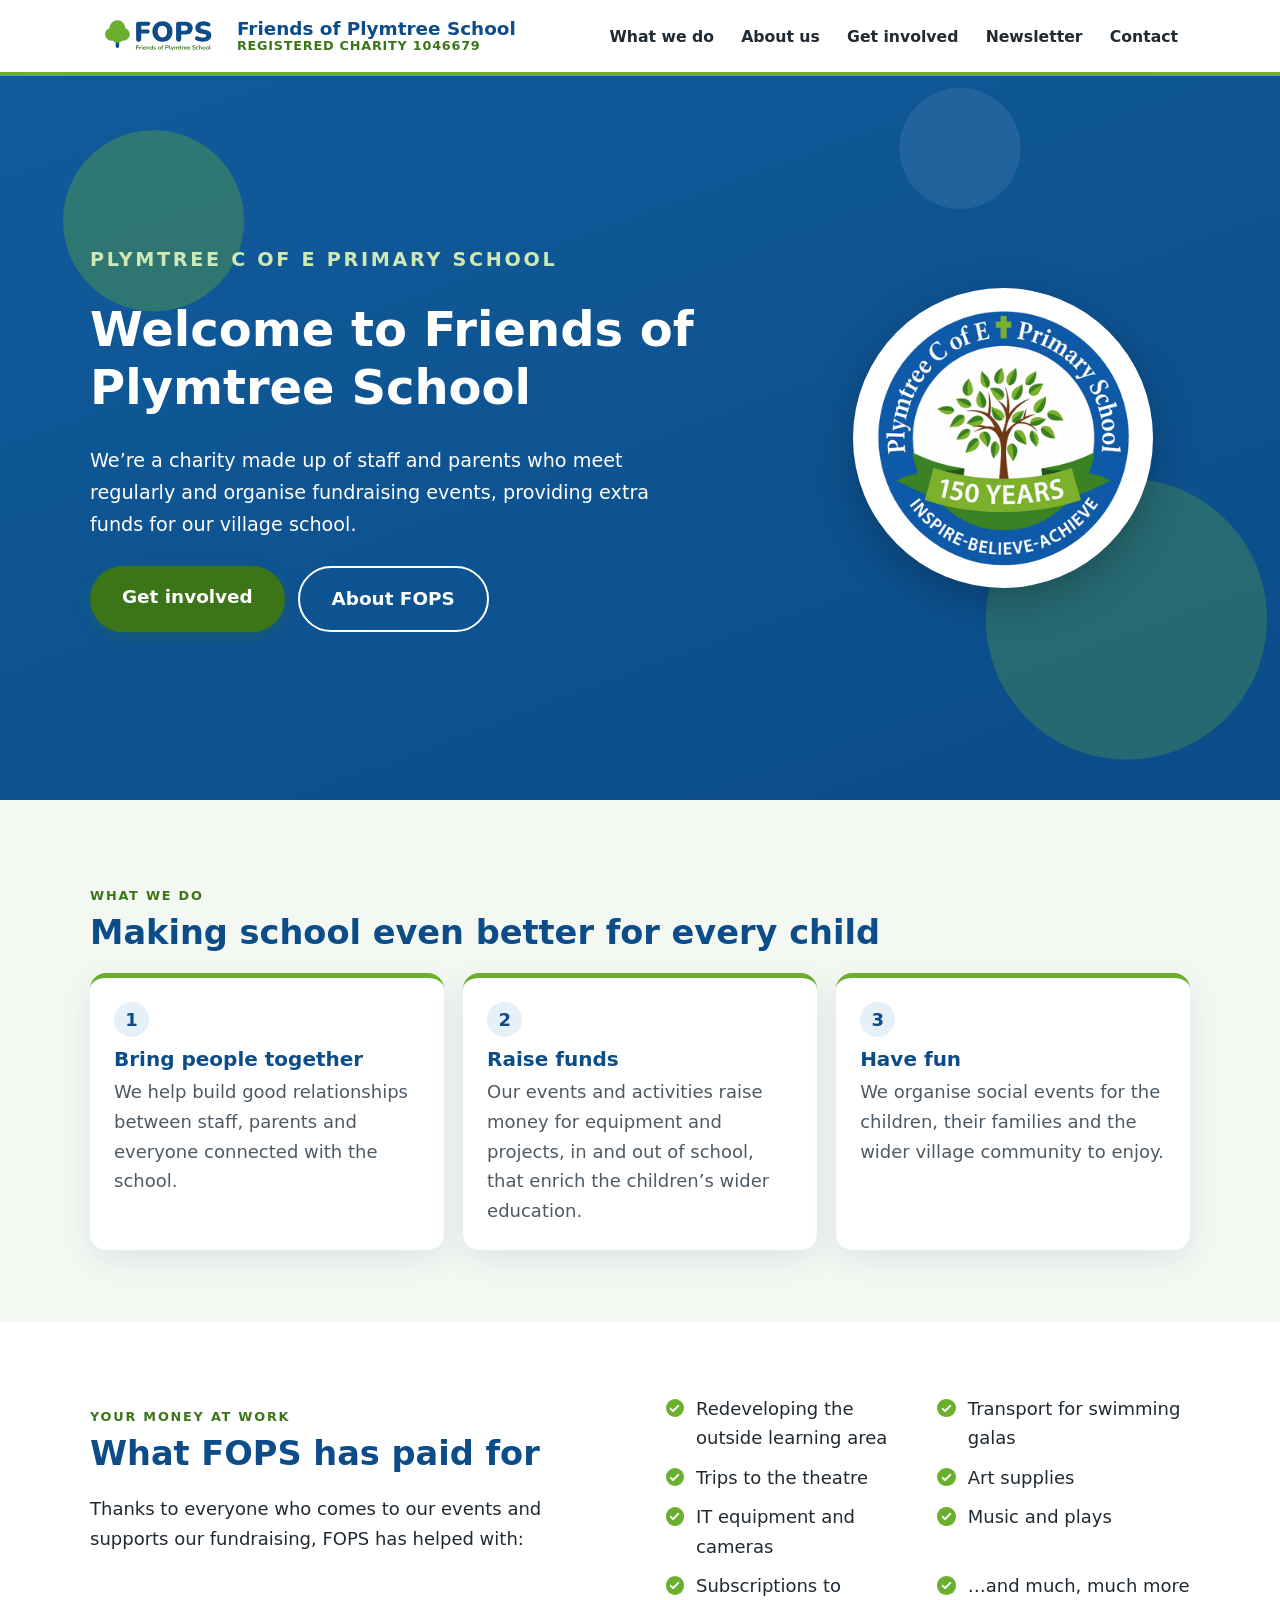
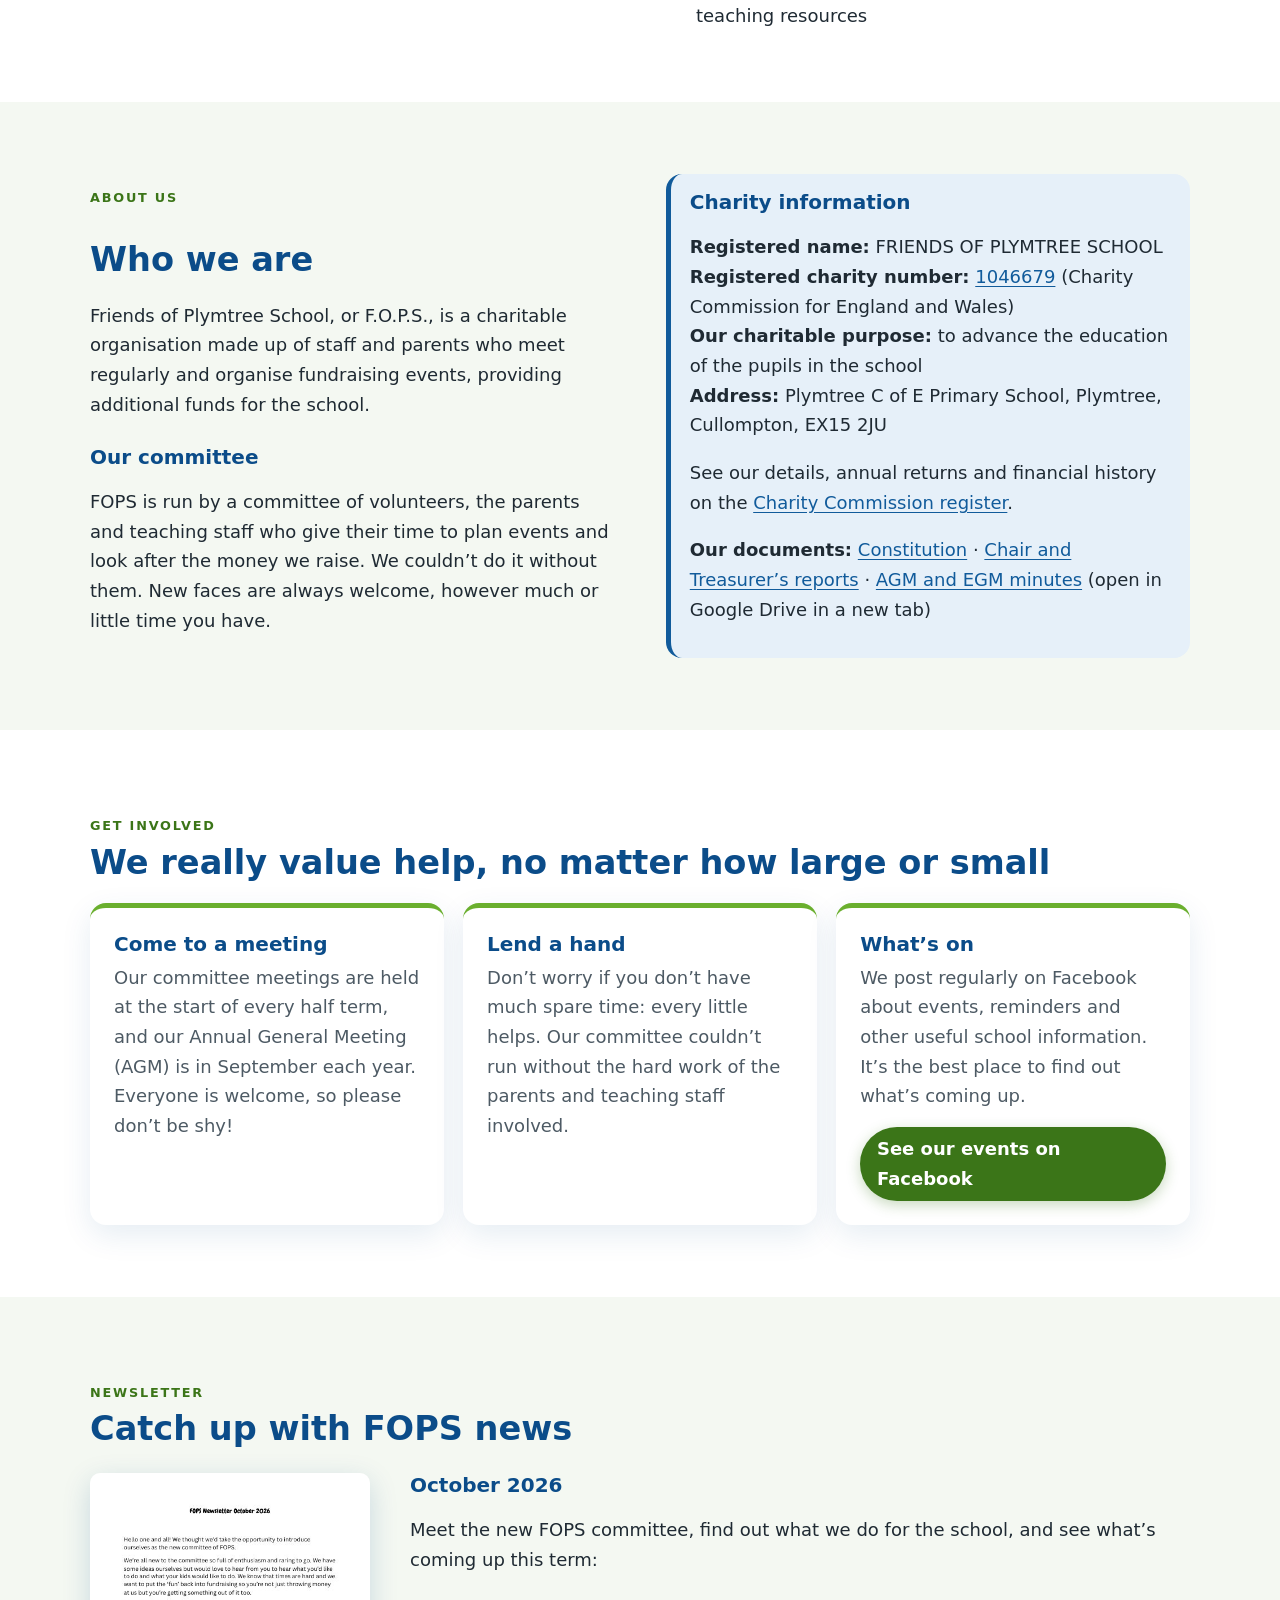
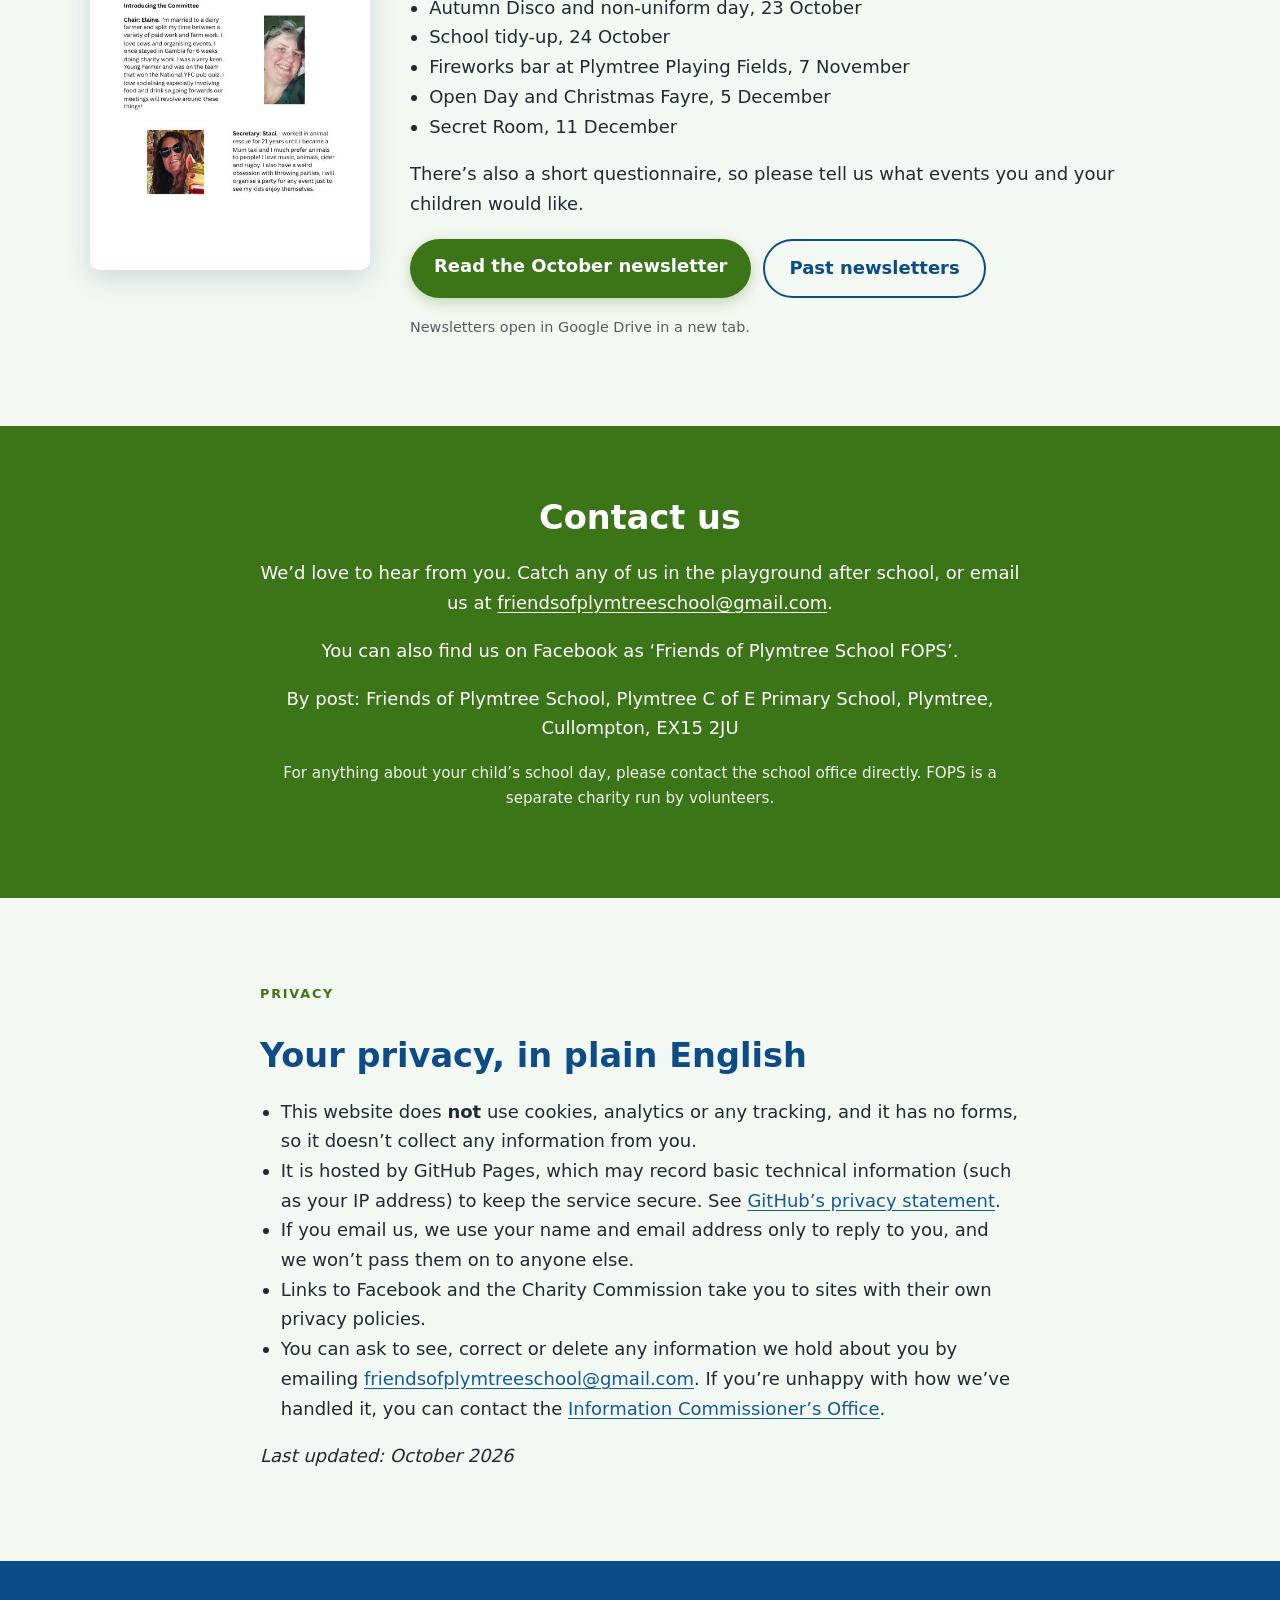
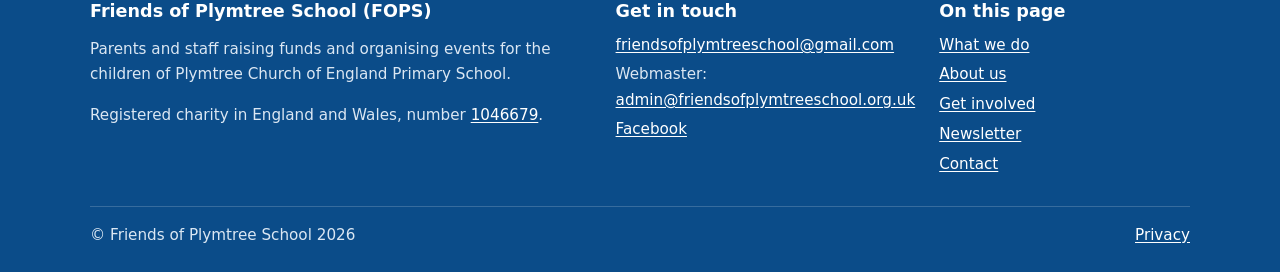
==== commit 0bb96f73: "Footer: add webmaster email" ====
--- a/index.html
+++ b/index.html
@@ -178,6 +178,7 @@
         <h3>Get in touch</h3>
         <ul>
           <li><a href="mailto:friendsofplymtreeschool@gmail.com" data-href="email" data-cfg="email">friendsofplymtreeschool@gmail.com</a></li>
+          <li>Webmaster: <a href="mailto:admin@friendsofplymtreeschool.org.uk">admin@friendsofplymtreeschool.org.uk</a></li>
           <li><a href="https://www.facebook.com/friendsofplymtreeschool/" data-href="facebook" data-hide-if-empty>Facebook</a></li>
         </ul>
       </div>
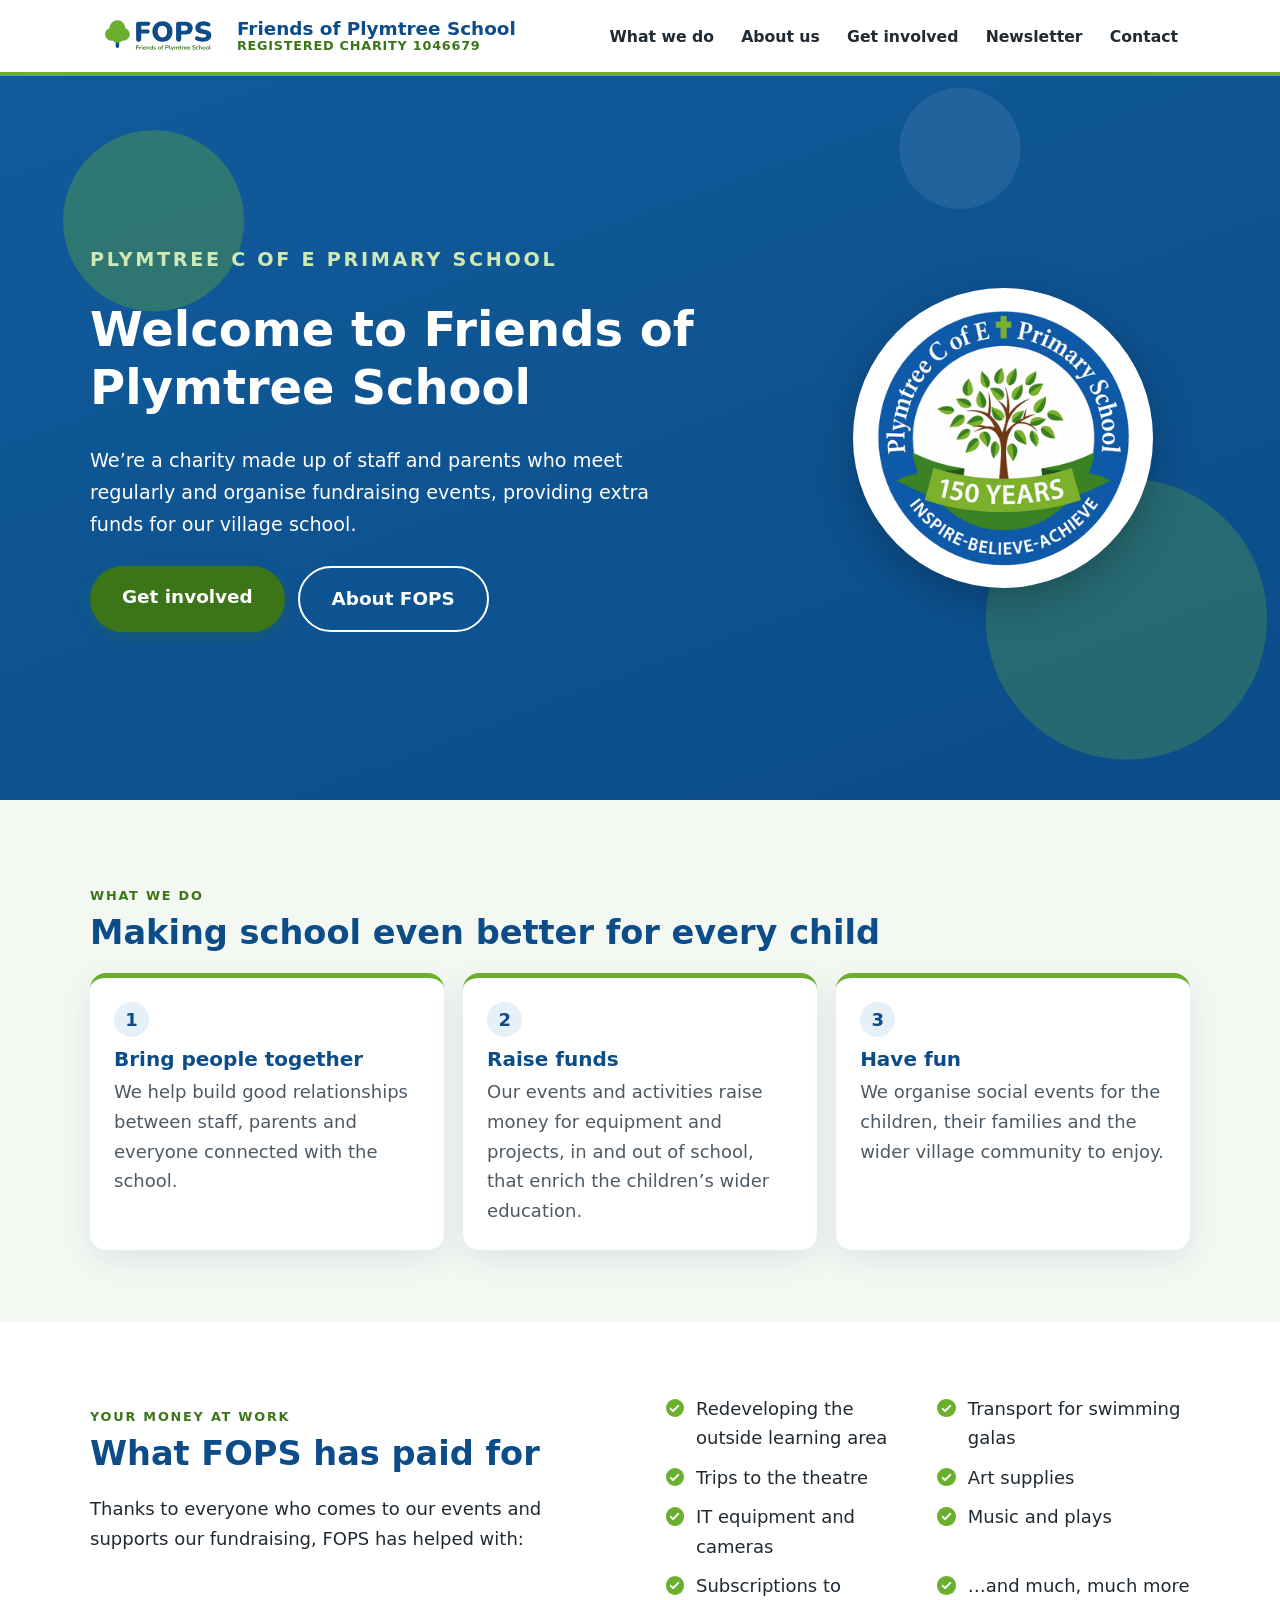
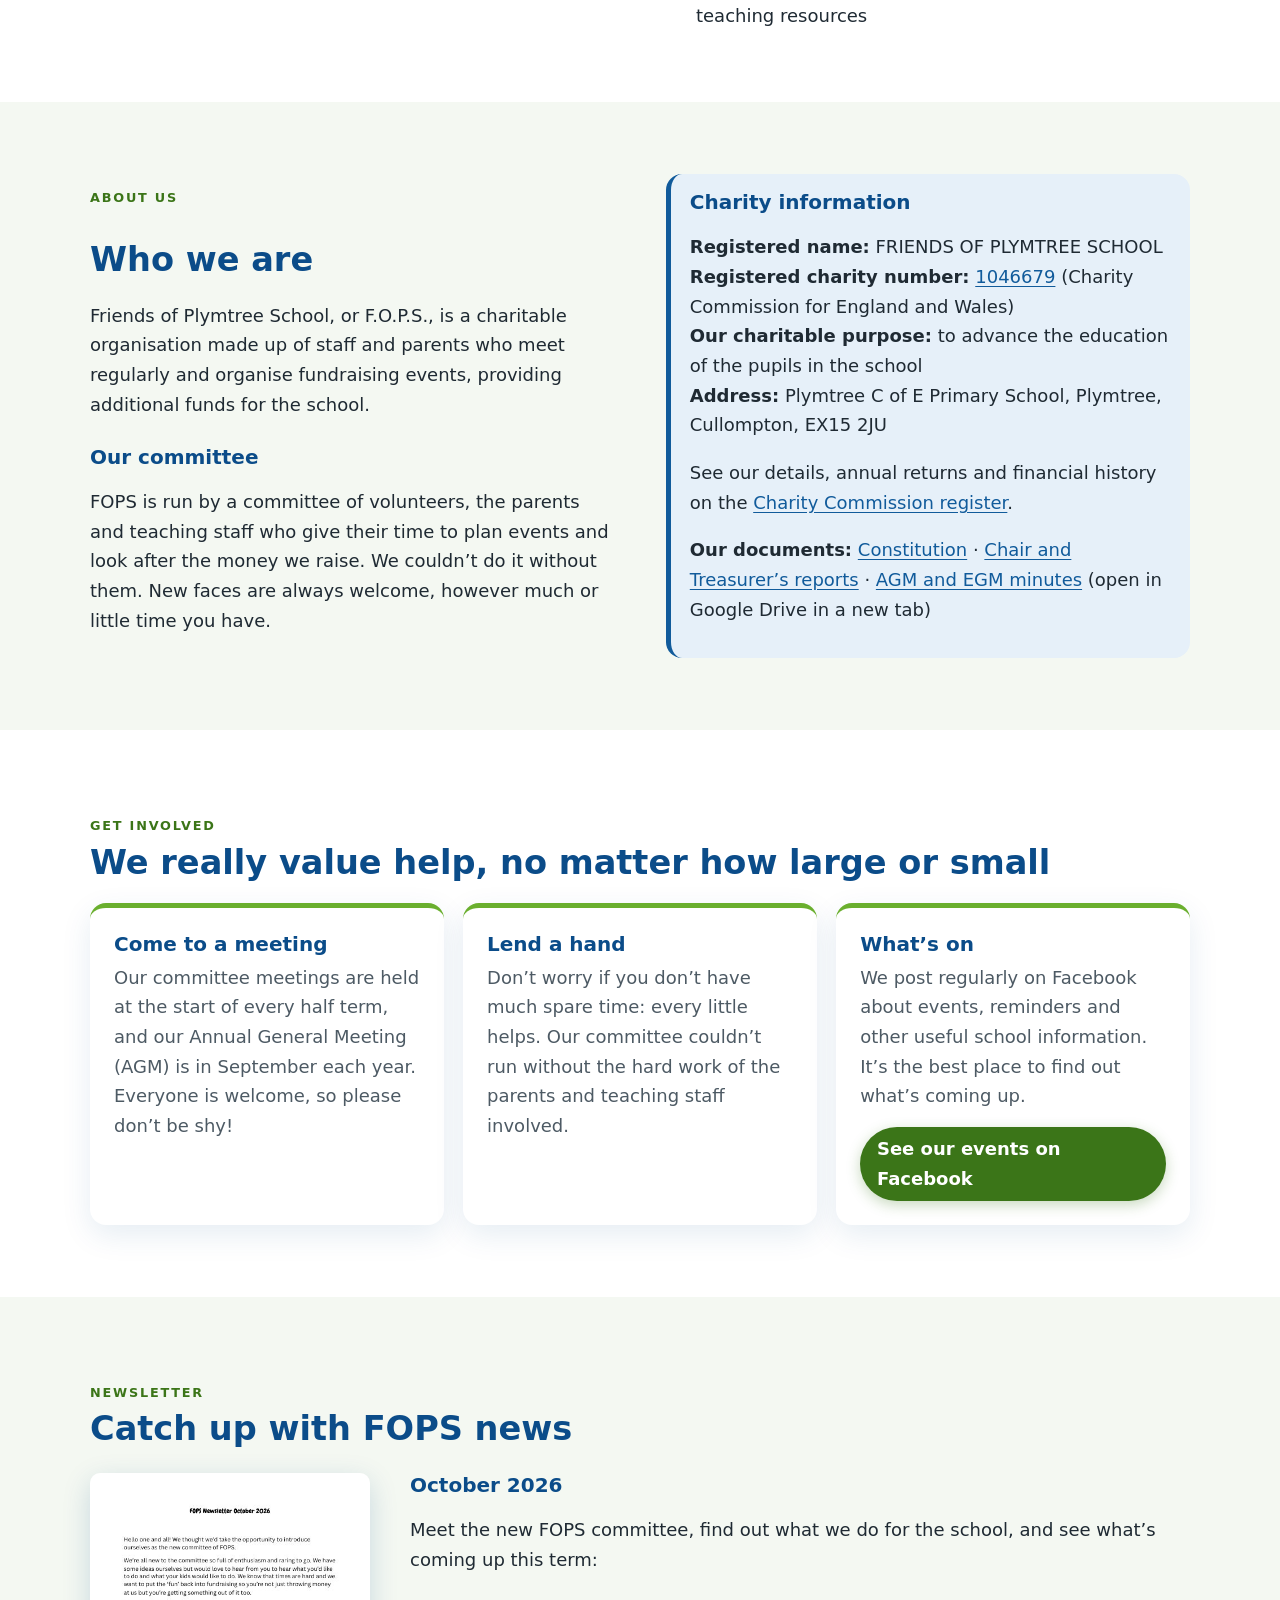
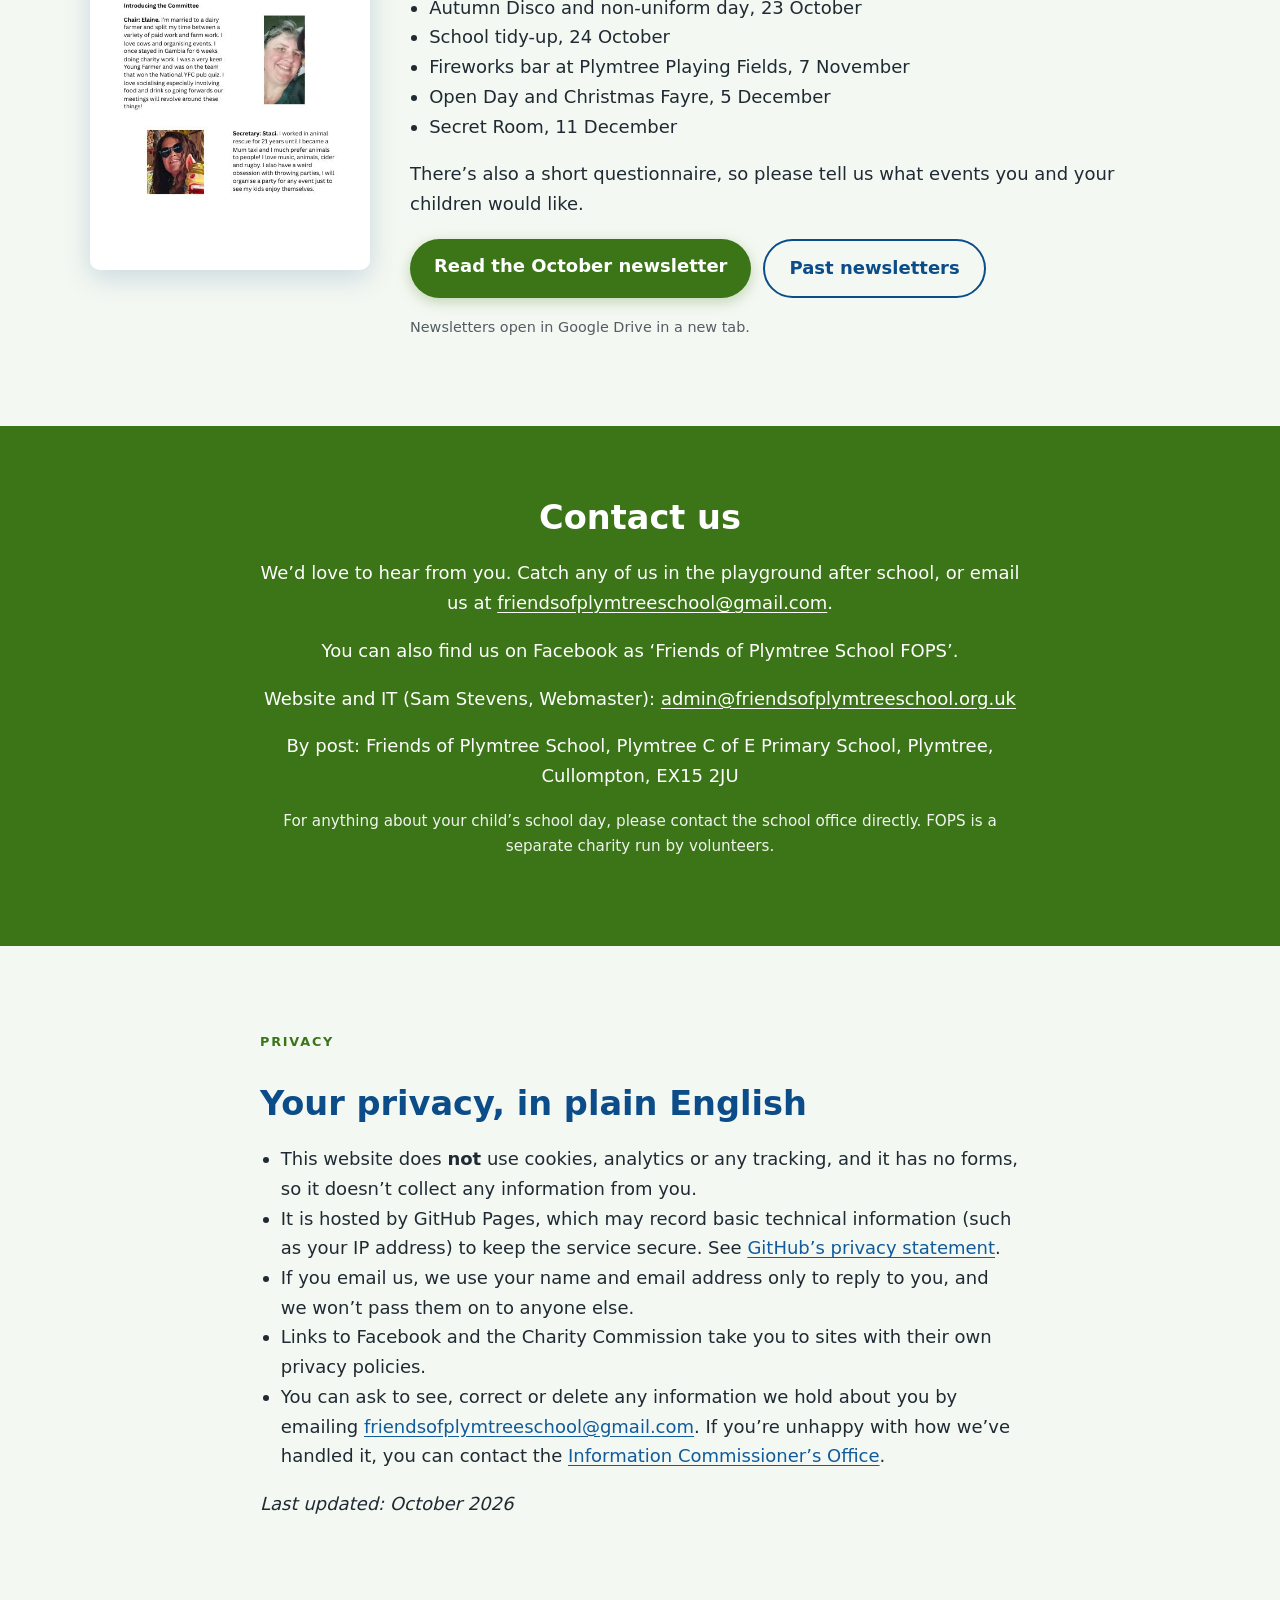
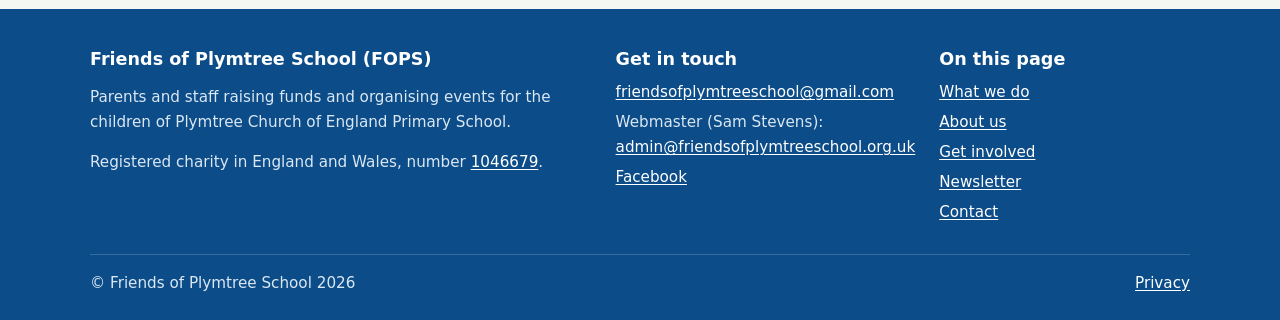
==== commit fbe66dd4: "Add Sam Stevens next to webmaster email in contact section and footer" ====
--- a/index.html
+++ b/index.html
@@ -146,6 +146,7 @@
     <h2>Contact us</h2>
     <p>We’d love to hear from you. Catch any of us in the playground after school, or email us at <a href="mailto:friendsofplymtreeschool@gmail.com" data-href="email" data-cfg="email">friendsofplymtreeschool@gmail.com</a>.</p>
     <p data-show-if="facebook">You can also find us on Facebook as ‘Friends of Plymtree School FOPS’.</p>
+    <p>Website and IT (Sam Stevens, Webmaster): <a href="mailto:admin@friendsofplymtreeschool.org.uk">admin@friendsofplymtreeschool.org.uk</a></p>
     <p>By post: Friends of Plymtree School, Plymtree C of E Primary School, Plymtree, Cullompton, EX15 2JU</p>
     <p class="small">For anything about your child’s school day, please contact the school office directly. FOPS is a separate charity run by volunteers.</p>
   </div>
@@ -178,7 +179,7 @@
         <h3>Get in touch</h3>
         <ul>
           <li><a href="mailto:friendsofplymtreeschool@gmail.com" data-href="email" data-cfg="email">friendsofplymtreeschool@gmail.com</a></li>
-          <li>Webmaster: <a href="mailto:admin@friendsofplymtreeschool.org.uk">admin@friendsofplymtreeschool.org.uk</a></li>
+          <li>Webmaster (Sam Stevens): <a href="mailto:admin@friendsofplymtreeschool.org.uk">admin@friendsofplymtreeschool.org.uk</a></li>
           <li><a href="https://www.facebook.com/friendsofplymtreeschool/" data-href="facebook" data-hide-if-empty>Facebook</a></li>
         </ul>
       </div>
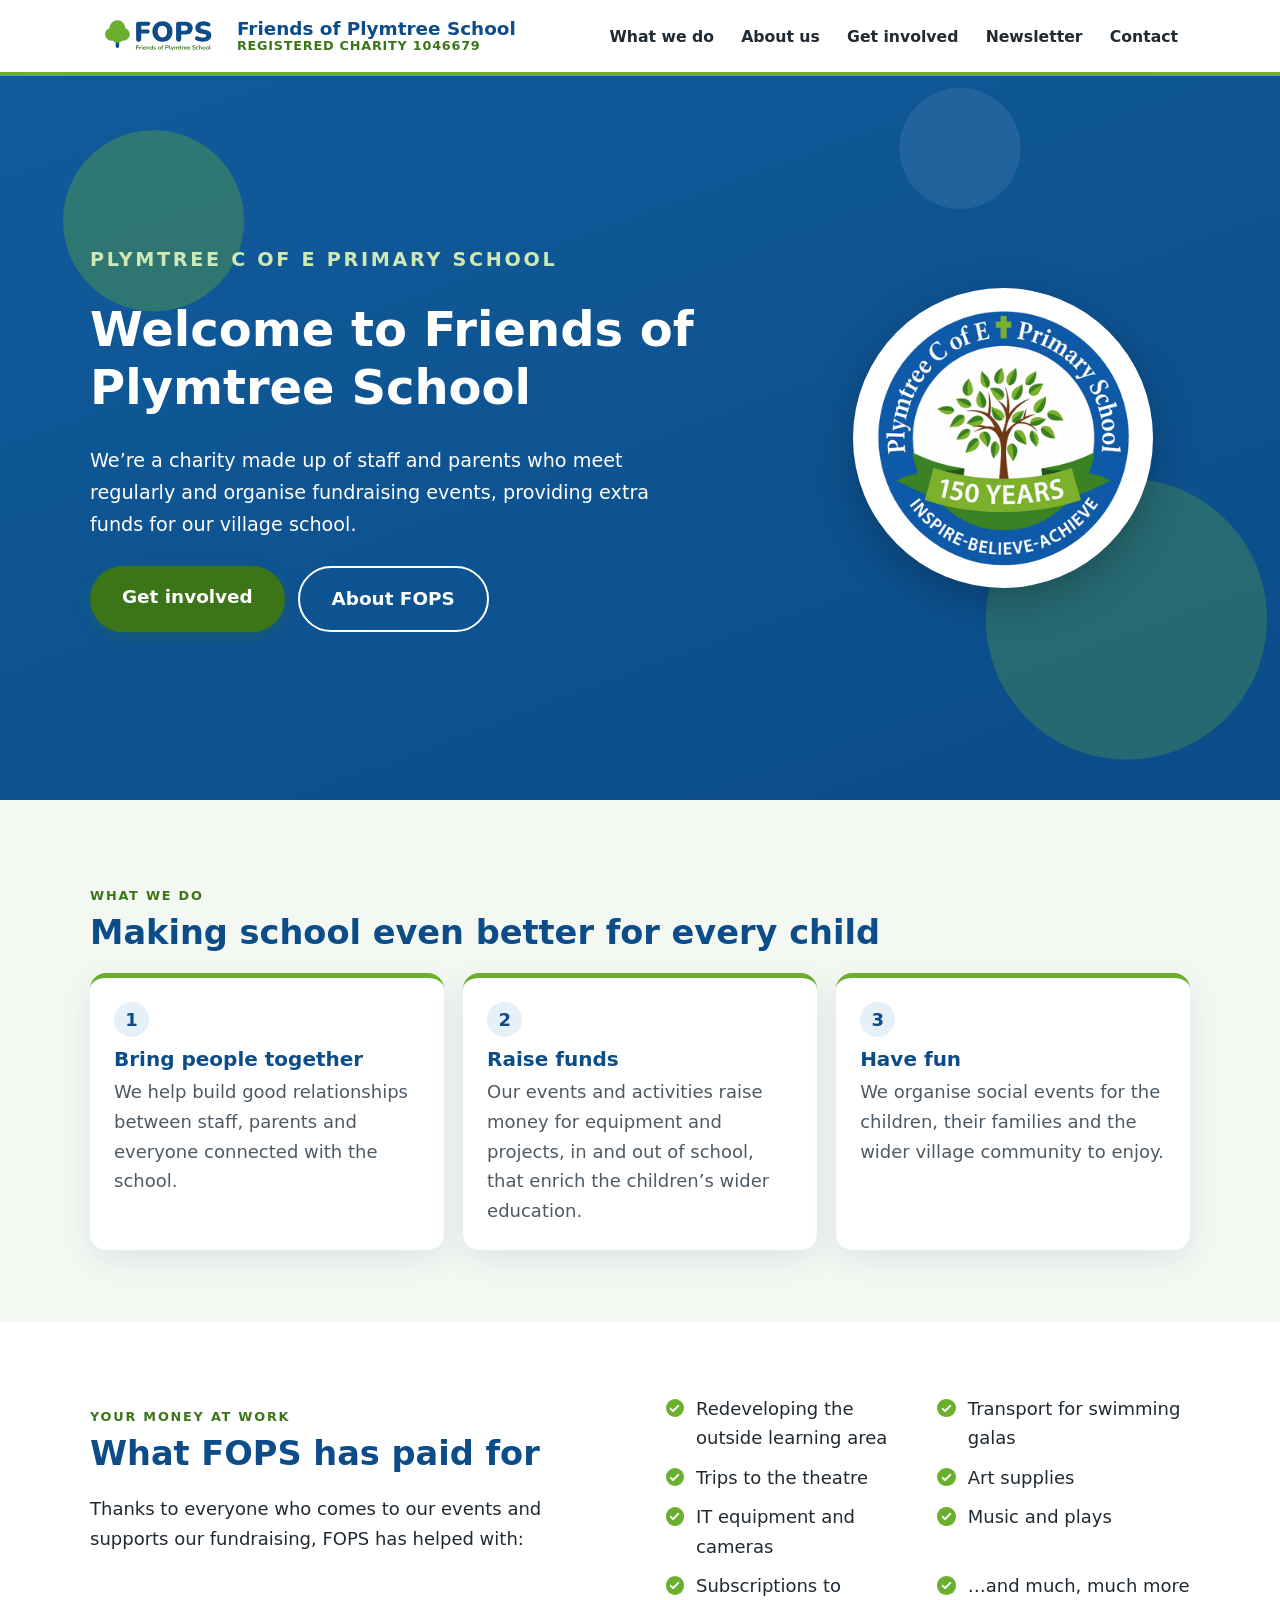
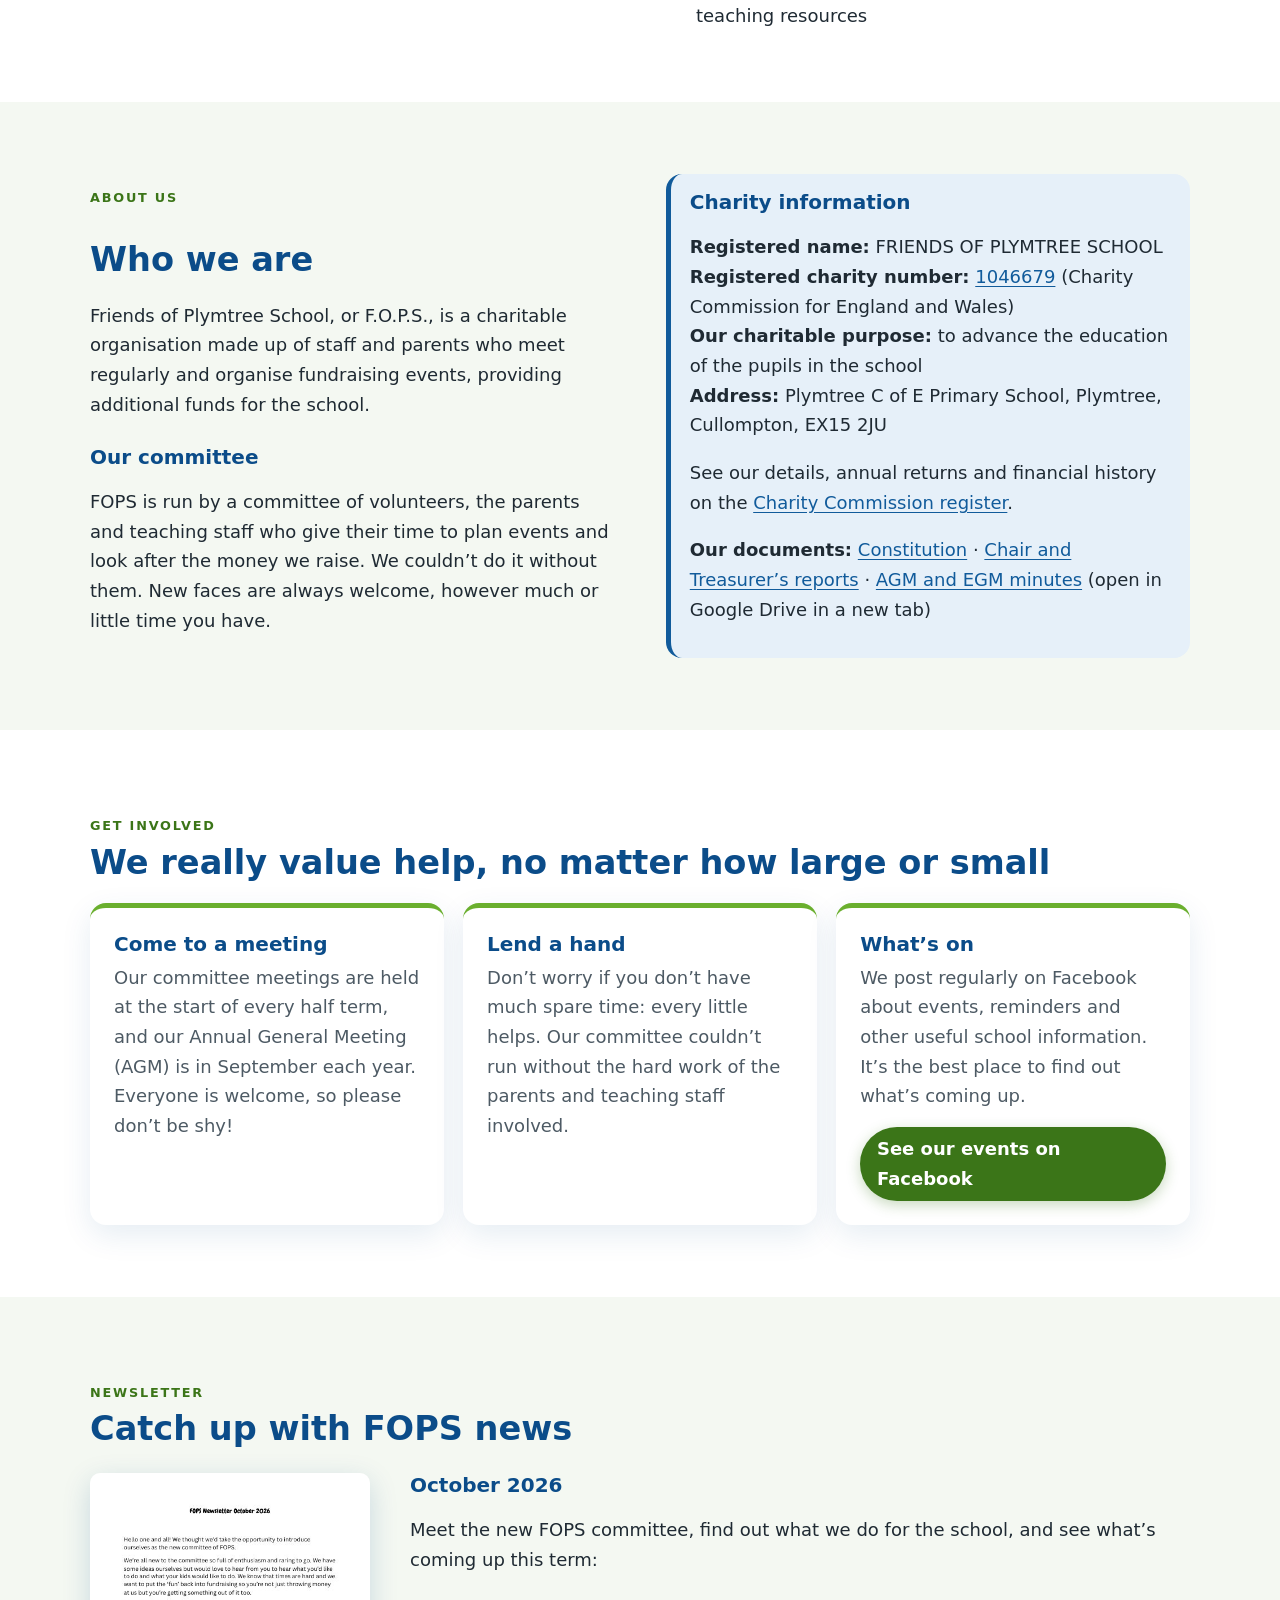
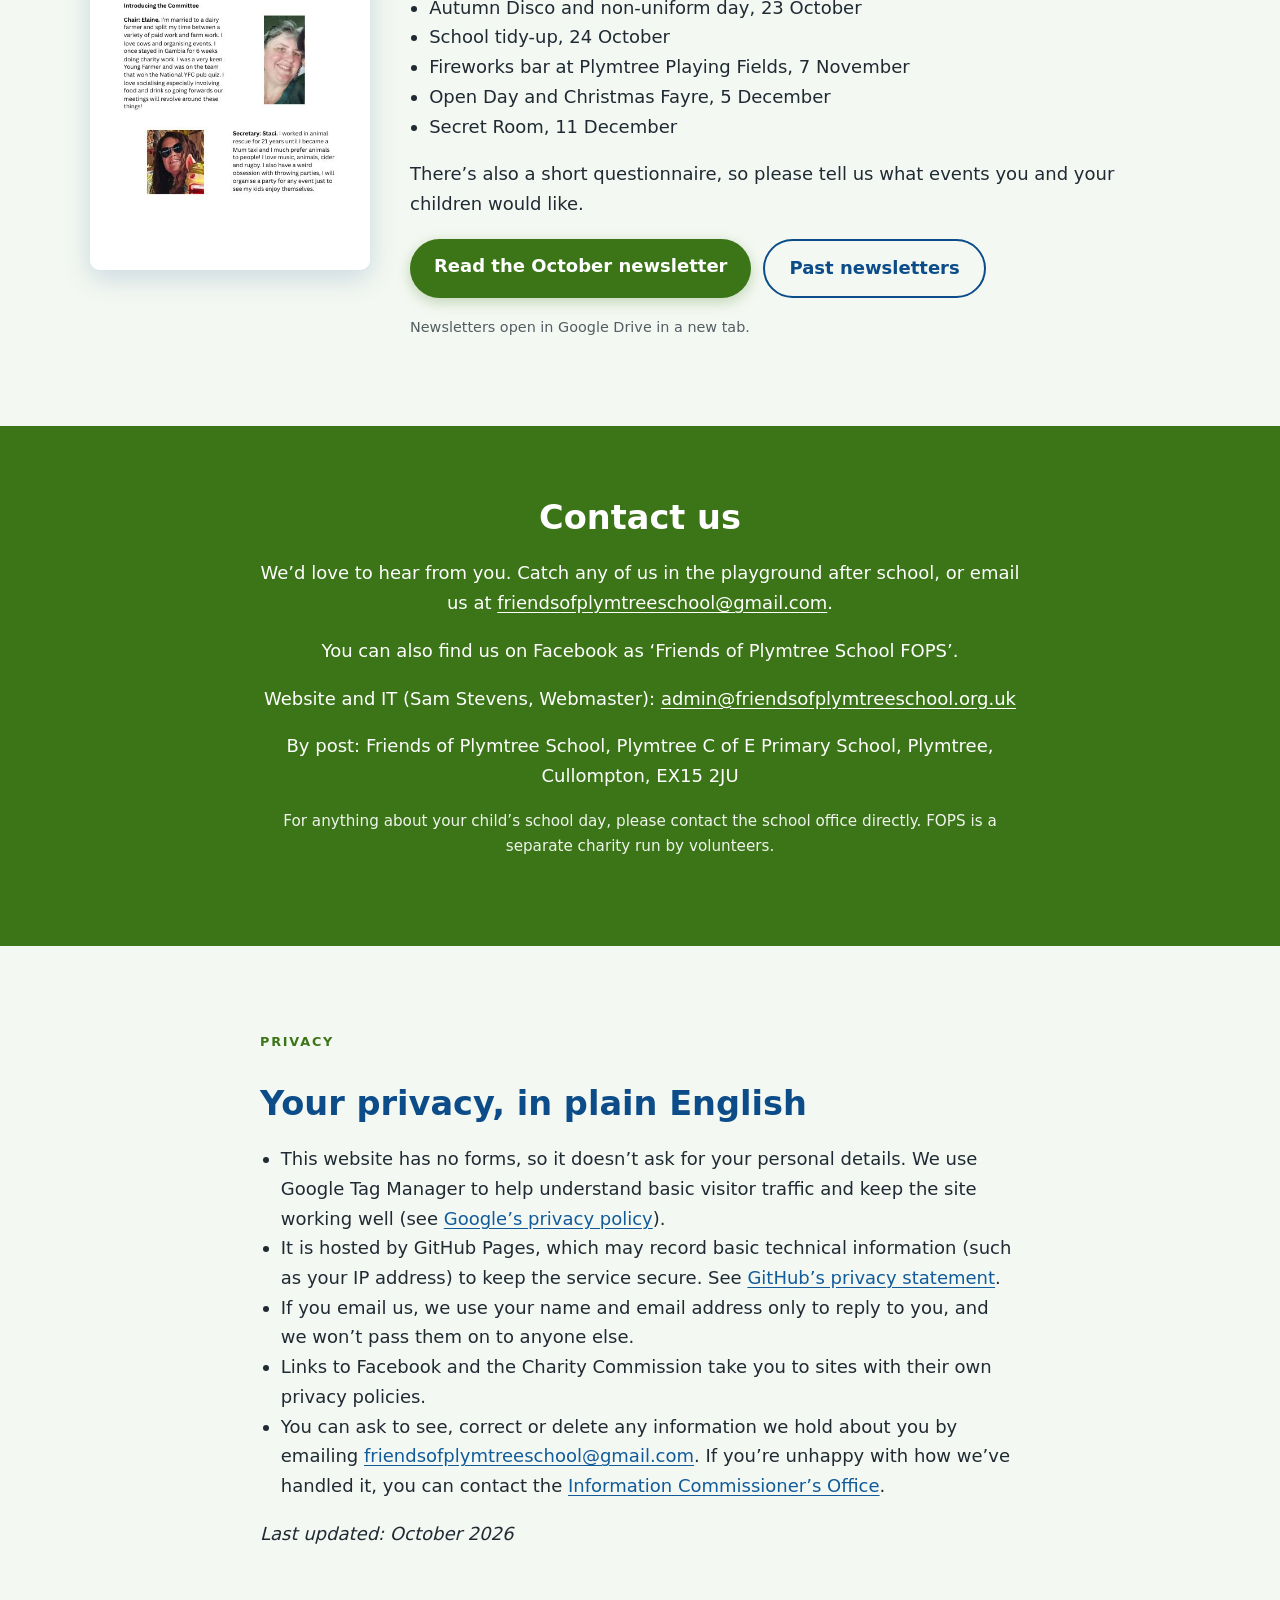
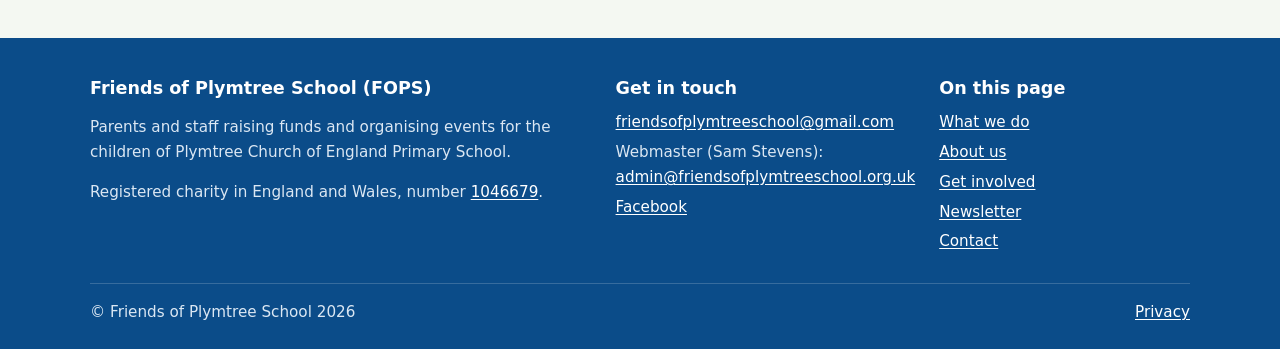
==== commit 9285932a: "Add Google Tag Manager (GTM-ND59PD6M) and update privacy section" ====
--- a/index.html
+++ b/index.html
@@ -1,6 +1,13 @@
 <!DOCTYPE html>
 <html lang="en-GB">
 <head>
+<!-- Google Tag Manager -->
+<script>(function(w,d,s,l,i){w[l]=w[l]||[];w[l].push({'gtm.start':
+new Date().getTime(),event:'gtm.js'});var f=d.getElementsByTagName(s)[0],
+j=d.createElement(s),dl=l!='dataLayer'?'&l='+l:'';j.async=true;j.src=
+'https://www.googletagmanager.com/gtm.js?id='+i+dl;f.parentNode.insertBefore(j,f);
+})(window,document,'script','dataLayer','GTM-ND59PD6M');</script>
+<!-- End Google Tag Manager -->
 <meta charset="utf-8">
 <meta name="viewport" content="width=device-width, initial-scale=1">
 <title>Friends of Plymtree School (FOPS)</title>
@@ -21,6 +28,10 @@
 <script src="site.js" defer></script>
 </head>
 <body>
+<!-- Google Tag Manager (noscript) -->
+<noscript><iframe src="https://www.googletagmanager.com/ns.html?id=GTM-ND59PD6M"
+height="0" width="0" style="display:none;visibility:hidden"></iframe></noscript>
+<!-- End Google Tag Manager (noscript) -->
 <a class="skip" href="#main">Skip to content</a>
 <header class="site-header">
   <div class="wrap">
@@ -157,7 +168,7 @@
     <p class="eyebrow">Privacy</p>
     <h2>Your privacy, in plain English</h2>
     <ul>
-      <li>This website does <strong>not</strong> use cookies, analytics or any tracking, and it has no forms, so it doesn’t collect any information from you.</li>
+      <li>This website has no forms, so it doesn’t ask for your personal details. We use Google Tag Manager to help understand basic visitor traffic and keep the site working well (see <a href="https://policies.google.com/privacy">Google’s privacy policy</a>).</li>
       <li>It is hosted by GitHub Pages, which may record basic technical information (such as your IP address) to keep the service secure. See <a href="https://docs.github.com/en/site-policy/privacy-policies/github-general-privacy-statement">GitHub’s privacy statement</a>.</li>
       <li>If you email us, we use your name and email address only to reply to you, and we won’t pass them on to anyone else.</li>
       <li>Links to Facebook and the Charity Commission take you to sites with their own privacy policies.</li>
